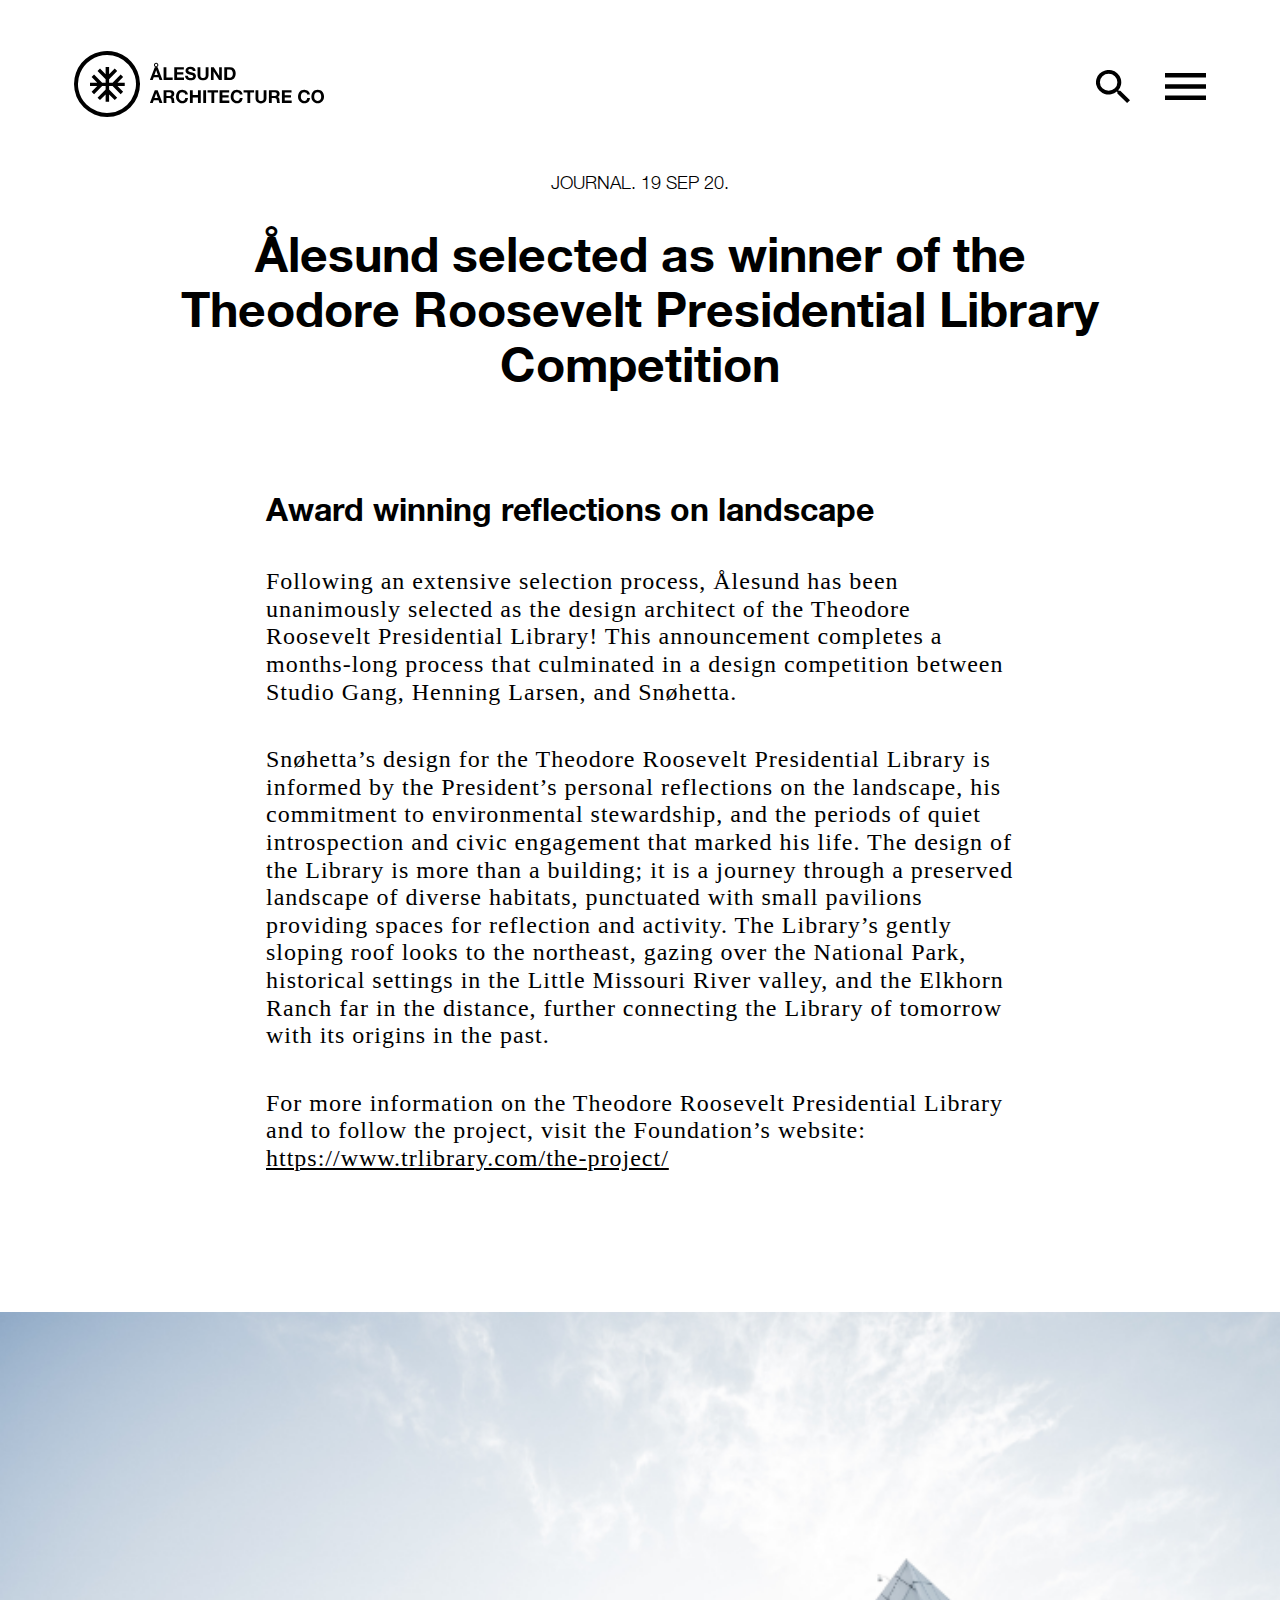
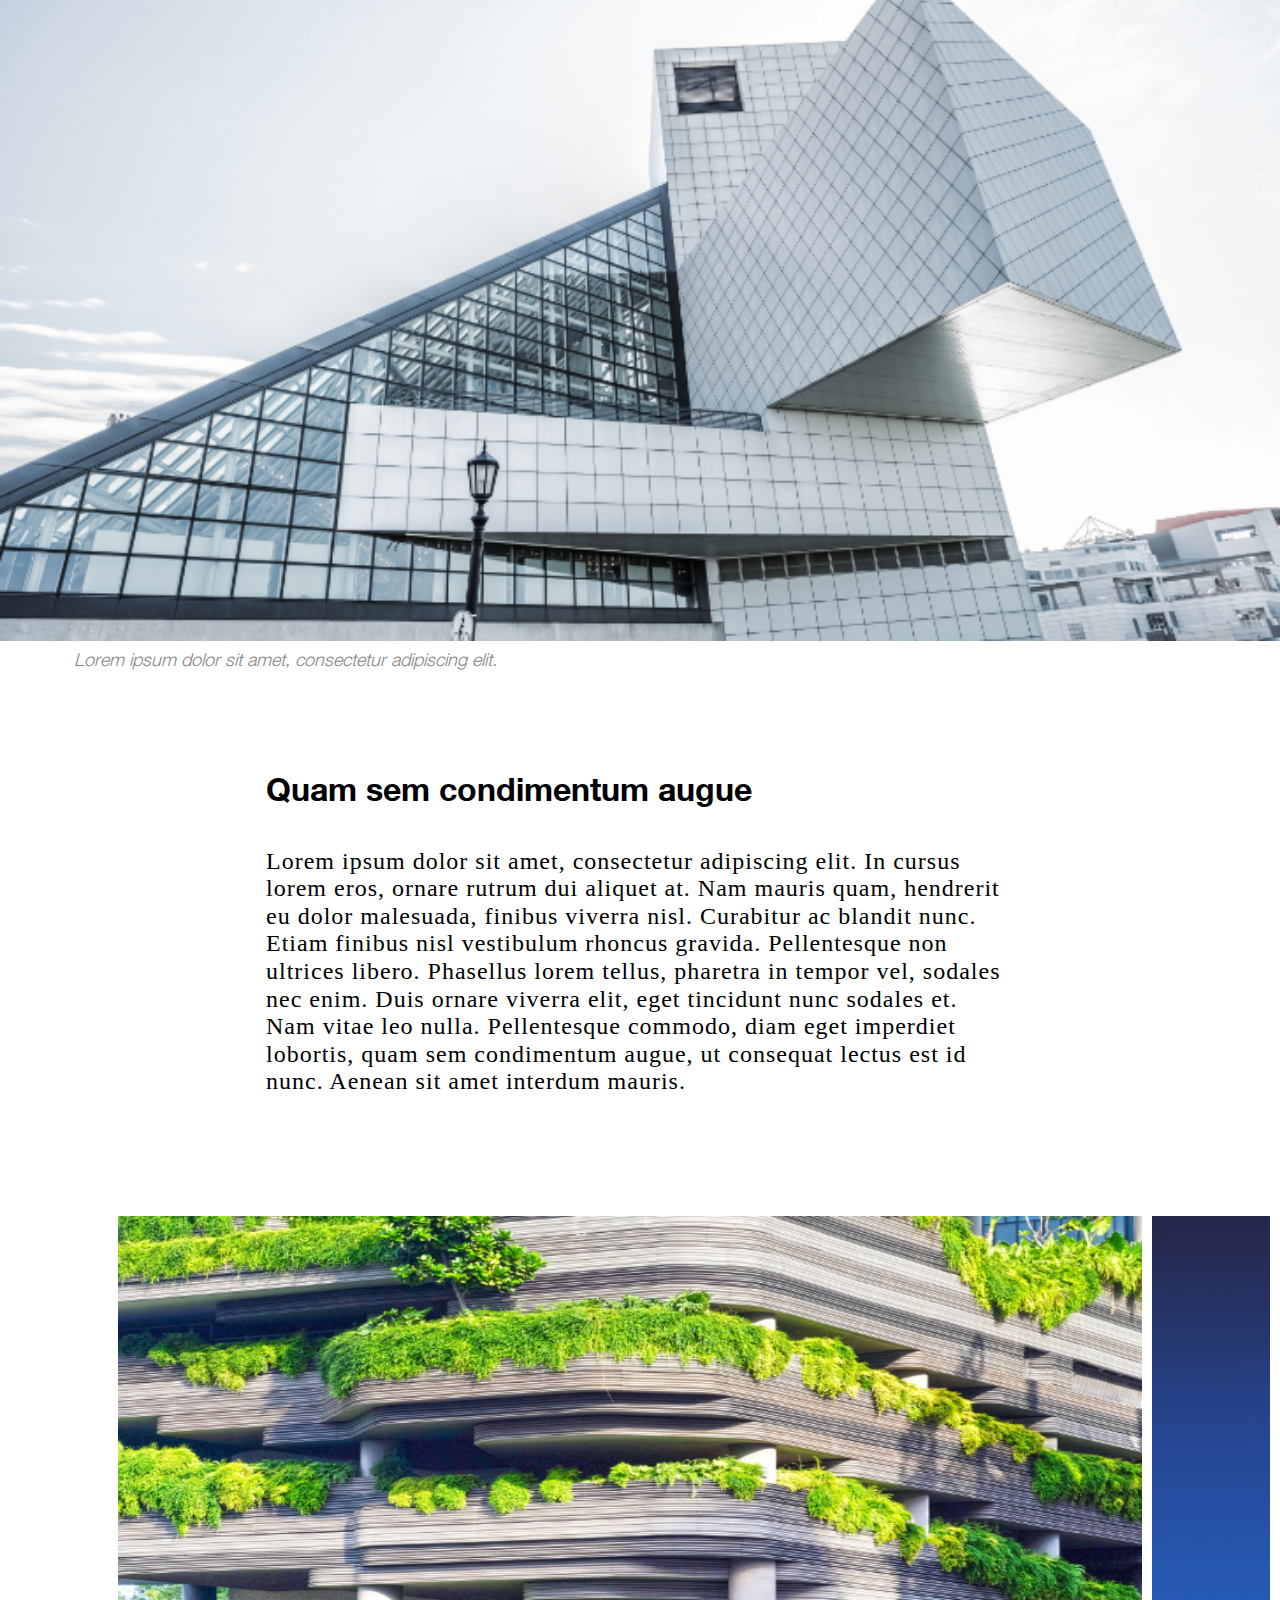
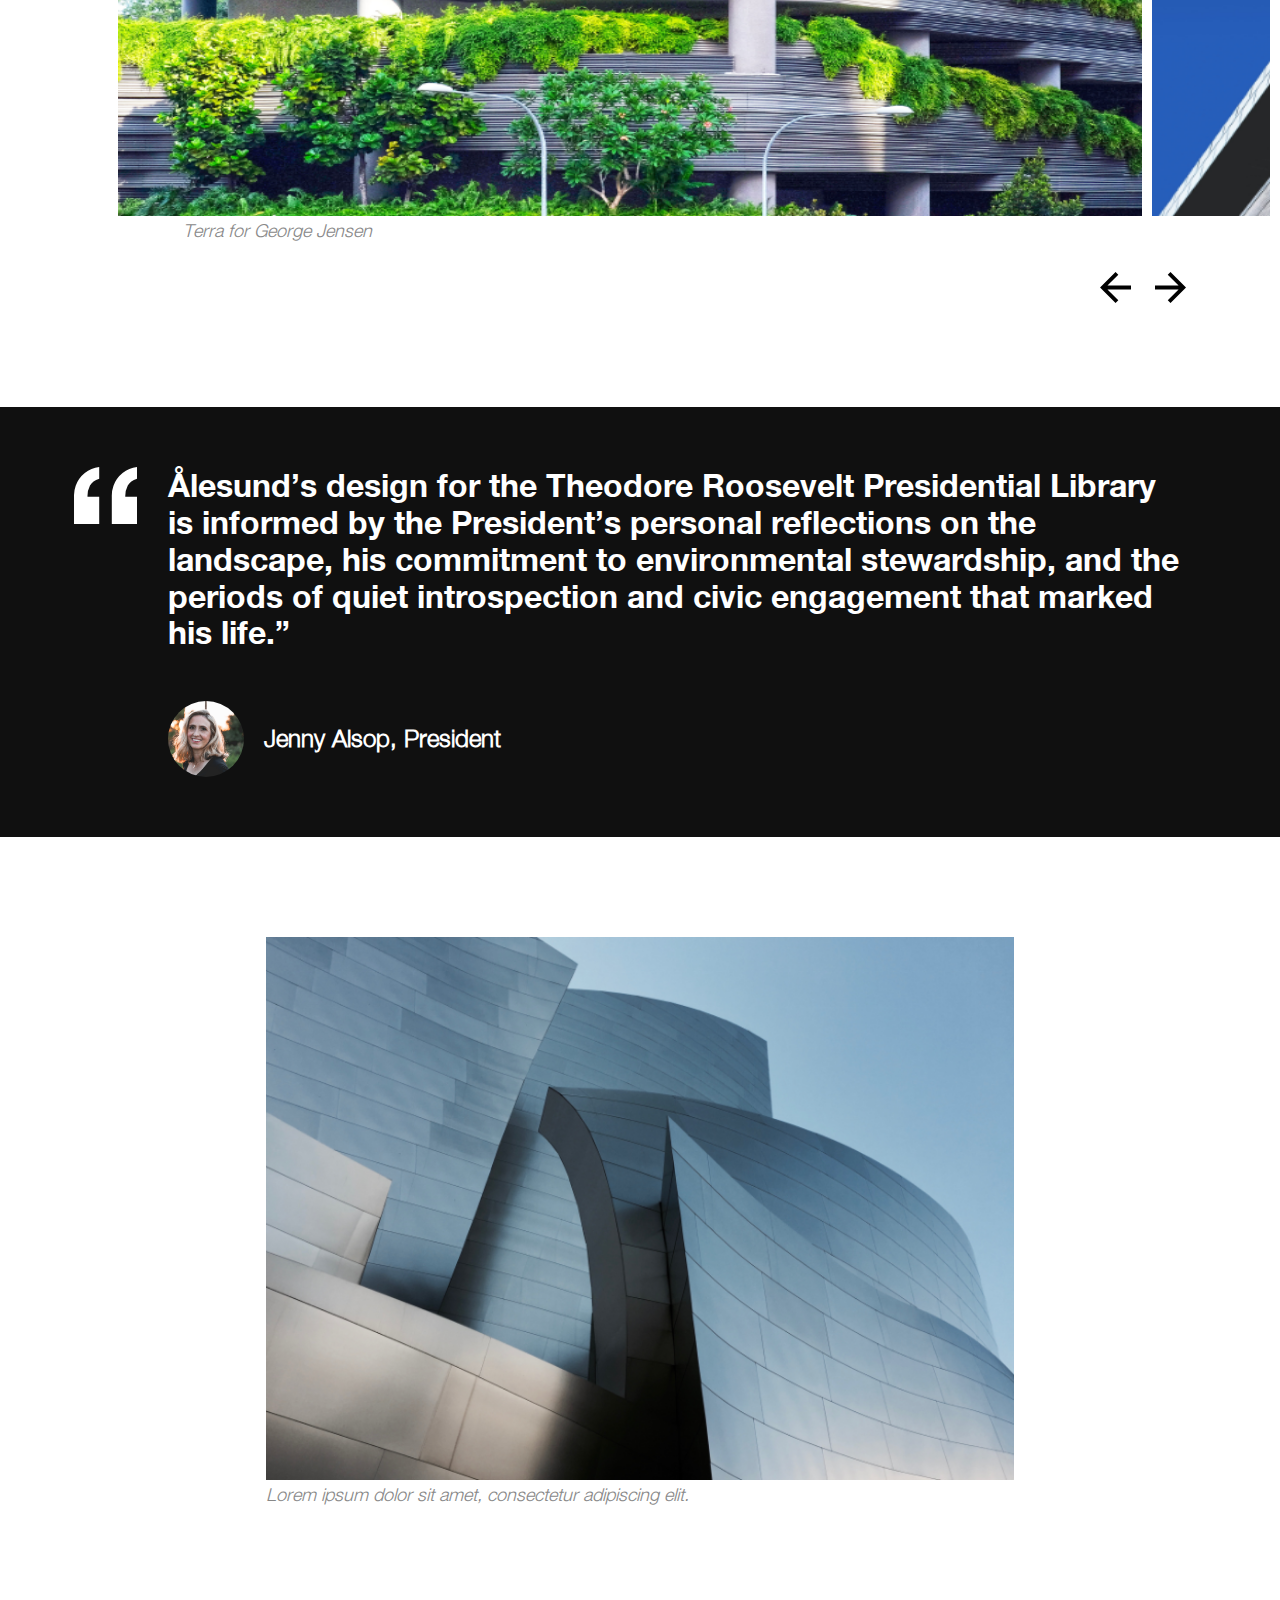
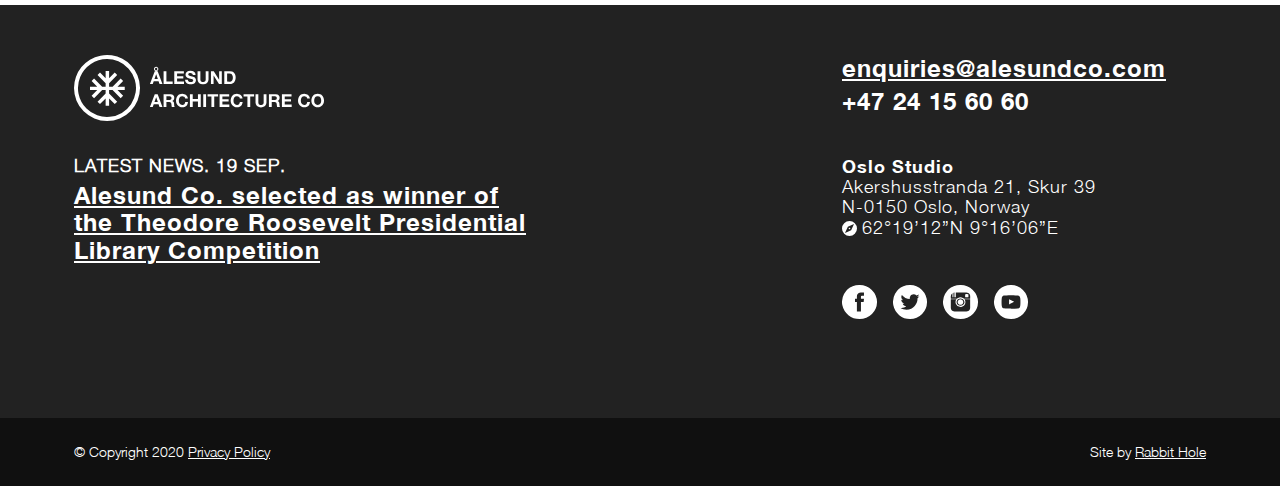
==== journal.html @ 6507cd02 "week two day one" ====
<!doctype html>
<html class="no-js" lang="">

<head>
  <meta charset="utf-8">
  <title>Alesund Architecture Co</title>
  <meta name="description" content="">
  <meta name="viewport" content="width=device-width, initial-scale=1">

  <meta property="og:title" content="">
  <meta property="og:type" content="">
  <meta property="og:url" content="">
  <meta property="og:image" content="">

  <link rel="manifest" href="site.webmanifest">
  <link rel="apple-touch-icon" href="icon.png">
  <!-- Place favicon.ico in the root directory -->

  <link rel="stylesheet" href="css/normalize.css">
  <link rel="stylesheet" href="css/main.css">

  <meta name="theme-color" content="#fafafa">
</head>

<body class="widgets-body">
    <header>
        <div class="logo">
          <a href="index.html"><img src="css/SVGs/white-logo.svg" alt="logo"></a>
        </div>
        <div class="icon-container">
          <img class="search" src="css/SVGs/white-search.svg">
          <img class="menu-icon" src="css/SVGs/white-menu.svg" id="show-menu">
        </div>
    </header>
    
    <nav>
        <div class="menu side-menu right-menu">
          <div class="open-menu-icons icon-container">
            <img class="menu-search-icon" src="css/SVGs/white-search.svg">
            <img class="close-icon" src="css/SVGs/close.svg" id="hide-menu">
          </div>
          <div class="menu-items">
            <a class="arrow-anchor" href="#">Projects</a>
            <img id="arrow-icon" class="hide" src="css/SVGs/arrow.svg">
          </div>
          <div class="menu-items">
            <a class="arrow-anchor" href="#">People</a>
            <img id="arrow-icon" class="hide" src="css/SVGs/arrow.svg">
          </div>
          <div class="menu-items">
            <a class="arrow-anchor" href="#">News</a>
            <img id="arrow-icon" class="hide" src="css/SVGs/arrow.svg">
          </div>
          <div class="menu-items">
            <a class="arrow-anchor" href="process.html">Our Process</a>
            <img id="arrow-icon" class="hide" src="css/SVGs/arrow.svg">
          </div>
          <div class="menu-items">
            <a class="arrow-anchor" href="journal.html">Journal</a>
            <img id="arrow-icon" class="hide" src="css/SVGs/arrow.svg">
          </div>
          <div class="menu-items">
            <a class="arrow-anchor" href="#">Contact</a>
            <img id="arrow-icon" class="hide" src="css/SVGs/arrow.svg">
          </div>
        </div>
    </nav>

    <article class="grid">
        <p class="widget-date">JOURNAL. 19 SEP 20.</p>
        <h1 class="widget-title">Ålesund selected as winner of the Theodore Roosevelt Presidential Library Competition</h1>
        <h2 class="widget-subtitle" id="subtitle-1">Award winning reflections on landscape</h2>
        <p class="widget-main-copy" id="paragraph-1">Following an extensive selection process, Ålesund has been unanimously selected as the design architect of the Theodore Roosevelt Presidential Library! This announcement completes a months-long process that culminated in a design competition between Studio Gang, Henning Larsen, and Snøhetta.</p>
        <p class="widget-main-copy" id="paragraph-2">Snøhetta’s design for the Theodore Roosevelt Presidential Library is informed by the President’s personal reflections on the landscape, his commitment to environmental stewardship, and the periods of quiet introspection and civic engagement that marked his life. The design of the Library is more than a building; it is a journey through a preserved landscape of diverse habitats, punctuated with small pavilions providing spaces for reflection and activity. The Library’s gently sloping roof looks to the northeast, gazing over the National Park, historical settings in the Little Missouri River valley, and the Elkhorn Ranch far in the distance, further connecting the Library of tomorrow with its origins in the past.</p>
        <p class="widget-main-copy" id="paragraph-3">For more information on the Theodore Roosevelt Presidential Library and to follow the project, visit the Foundation’s website: <span>https://www.trlibrary.com/the-project/</span></p>
        <div class="full-screen-img full-width">
            <img src="css/Images//large images/large-grid-item-6.png" alt="Powerhouse Brattr-kaia">
        </div>
        <figcaption class="image-caption">Lorem ipsum dolor sit amet, consectetur adipiscing elit.</figcaption>
        <h2 class="widget-subtitle" id="subtitle-2">Quam sem condimentum augue</h2>
        <p class="widget-main-copy" id="paragraph-4">Lorem ipsum dolor sit amet, consectetur adipiscing elit. In cursus lorem eros, ornare rutrum dui aliquet at. Nam mauris quam, hendrerit eu dolor malesuada, finibus viverra nisl. Curabitur ac blandit nunc. Etiam finibus nisl vestibulum rhoncus gravida. Pellentesque non ultrices libero. Phasellus lorem tellus, pharetra in tempor vel, sodales nec enim. Duis ornare viverra elit, eget tincidunt nunc sodales et. Nam vitae leo nulla. Pellentesque commodo, diam eget imperdiet lobortis, quam sem condimentum augue, ut consequat lectus est id nunc. Aenean sit amet interdum mauris.</p>
    </article>
    
    <section class="grid">
        <div class="carousel"  data-flickity='{ "pageDots": false }'>
            <div class="carousel-cell">
                <img class="carousel-cell-image" src="css/Images/large images/large-grid-item-4.png" alt="Terra for George Jensen">
            </div>
            <div class="carousel-cell">
                <img class="carousel-cell-image" src="css/Images/large images/large-grid-item-5.png" alt="ASI Reisen Headquarters">
            </div>
            <div class="carousel-cell">
                <img class="carousel-cell-image" src="css/Images/large images/large-grid-item-6.png" alt="Powerhouse Brattr-kaia">
            </div>
            <div class="carousel-cell">
                <img class="carousel-cell-image" src="css/Images/large images/large-grid-item-7.png" alt="Shanghai Grand Opera House">
            </div>
            <div class="carousel-cell">
                <img class="carousel-cell-image" src="css/Images/large images/large-grid-item-8.png" alt="The Planetarium and Observatory of Douaisis">
            </div>
        </div>
        <figcaption class="caption carousel-image-caption">&nbsp;</figcaption>
        <div class="carousel-arrows">
            <img class="left-arrow" src="css/SVGs/arrow.svg" alt="Left arrow for scrolling through images">
            <img class="right-arrow" src="css/SVGs/arrow.svg" alt="Right arrow for scrolling through images">
        </div>
    </section>
    
    <section class="quote-section">
        <div class="grid">
            <img class="quote-icon" src="css/SVGs/quote.svg" alt="Quote Mark">
            <p class="quote">Ålesund’s design for the Theodore Roosevelt Presidential Library is informed by the President’s personal reflections on the landscape, his commitment to environmental stewardship, and the periods of quiet introspection and civic engagement that marked his life.”</p>
            <div class="author-image">
                <div class="profile-pic">
                    <div class="profile-pic-container">
                        <img src="css/Images/profile-pic.jpg" alt="author picture">
                    </div>
                </div>
                <h2 class="author-text">Jenny Alsop, President</h2>
            </div>
        </div>
    </section>

    <figure class="grid">
        <div class="grid-fit-image"><img src="css/Images/large images/large-grid-item-11.png" alt="550 Madison Garden"></div>
        <figcaption class="grid-fit-image-caption">Lorem ipsum dolor sit amet, consectetur adipiscing elit.</figcaption>
    </figure>

    <footer class="contact-footer">
        <div class="grid">
            <a href="#" class="footer-logo"><img src="css/SVGs/white-logo.svg"></a>
            <div class="news">
                <h3 class="latest-news">LATEST NEWS. 19 SEP.</h3>
                <a href="#" class="underline">Alesund Co. selected as winner of the Theodore Roosevelt Presidential Library Competition</a>
            </div>
            <div class="contact">
                <a href="#"class="underline">enquiries@alesundco.com</a>
                <p class="phone-number">+47 24 15 60 60</p>
            </div>
            <div class="address">
                <h3 class="address-bold">Oslo Studio</h3>
                <p>Akershusstranda 21, Skur 39</p>
                <p>N-0150 Oslo, Norway</p>
                <div class="coordinates">
                    <img src="css/SVGs/compass.svg">
                    <p>62°19’12”N 9°16’06”E</p>
                </div>
            </div>
            <div class="social-media">
                <a href="#"><img src="css/SVGs/facebook.svg"></a>
                <a href="#"><img src="css/SVGs/twitter.svg"></a>
                <a href="#"><img src="css/SVGs/instagram.svg"></a>
                <a href="#"><img src="css/SVGs/youtube.svg"></a>
            </div>
        </div>
    </footer>
    <footer class="copyright-footer">
        <div class="grid">
        <p class="copyright-info">© Copyright 2020 <a href="#"><span>Privacy Policy</span></a></p>
        <p class="site-by">Site by <a href="#"><span>Rabbit Hole</span></a></p>
        </div>
    </footer>

    <script src="js/nav.js"></script>
    <script src="js/carousel.js"></script>
    <script src="js/carousel-arrows.js"
    <script src="js/vendor/modernizr-3.11.2.min.js"></script>
    <script src="js/plugins.js"></script>
    <script src="js/main.js"></script>

    <!-- Google Analytics: change UA-XXXXX-Y to be your site's ID. -->
    <script>
        window.ga = function () { ga.q.push(arguments) }; ga.q = []; ga.l = +new Date;
        ga('create', 'UA-XXXXX-Y', 'auto'); ga('set', 'anonymizeIp', true); ga('set', 'transport', 'beacon'); ga('send', 'pageview')
    </script>
    <script src="https://www.google-analytics.com/analytics.js" async></script>
</body>

</html>
---- css/main.css ----
@font-face {
  font-family: "Helvetica Bold";
  src: url(./Fonts/HelveticaNeueBd.ttf);
  font-weight: bold;
}
@font-face {
  font-family: "Helvetica Reg";
  src: url("./Fonts/HelveticaNeueLt.ttf");
}
a {
  color: inherit;
  text-decoration: inherit;
}

.menu a {
  color: #000000;
  font-family: "Helvetica Bold";
  font-size: 32px;
  text-decoration: none;
}

.latest-news {
  font-family: "Helvetica Reg";
  font-size: 18px;
  text-align: left;
  letter-spacing: 1px;
  color: #ffffff;
}

.address {
  font-family: "Helvetica Reg";
  font-size: 18px;
  text-align: left;
  letter-spacing: 1px;
  color: #ffffff;
}

.address-bold {
  font-family: "Helvetica Bold";
  font-size: 18px;
  text-align: left;
  letter-spacing: 1px;
  color: #ffffff;
}

.underline {
  font-family: "Helvetica Bold";
  text-decoration: underline;
  font-size: 24px;
}
.underline:hover {
  text-decoration: none;
  transition: all 0.3s ease-in-out 0s;
}

.phone-number {
  font-family: "Helvetica Bold";
  padding-top: 5px;
  font-size: 24px;
}

.contact-footer {
  font-family: "Helvetica Reg";
  font-size: 18px;
  text-align: left;
  letter-spacing: 1px;
  color: #ffffff;
}

.copyright-footer {
  font-family: "Helvetica Reg";
  font-size: 14px;
  text-align: left;
  color: #ffffff;
}
.copyright-footer span {
  text-decoration: underline;
}

.gallery-item-description {
  font-family: "Helvetica Bold";
  font-size: 18px;
  text-align: left;
  color: #ffffff;
  padding-top: 20px;
  padding-bottom: 5px;
}

.gallery-item-location {
  font-family: "Helvetica Reg";
  font-size: 18px;
  text-align: left;
  letter-spacing: 1px;
  color: #ffffff;
}

.widget-date {
  font-family: "Helvetica Reg";
  font-size: 18px;
  text-align: center;
  color: #000000;
}

.widget-title {
  font-family: "Helvetica Bold";
  font-size: 48px;
  text-align: center;
  color: #000000;
  margin-bottom: 100px;
}

.widget-subtitle {
  font-family: "Helvetica Bold";
  font-size: 32px;
  text-align: left;
  color: #000000;
  margin-bottom: 40px;
}

.widget-main-copy {
  font-family: "Times New Roman", Times, serif;
  font-size: 24px;
  text-align: left;
  letter-spacing: 1px;
  color: #000000;
  margin-bottom: 40px;
}
.widget-main-copy span {
  text-decoration: underline;
}

.image-caption {
  color: #888888;
  font-family: "Helvetica Reg";
  font-style: italic;
  font-size: 18px;
  text-align: left;
  margin-top: 5px;
}

.grid-fit-image-caption {
  color: #888888;
  font-family: "Helvetica Reg";
  font-style: italic;
  font-size: 18px;
  text-align: left;
  margin-top: 5px;
}

.carousel-image-caption {
  color: #888888;
  font-family: "Helvetica Reg";
  font-style: italic;
  font-size: 18px;
  text-align: left;
  margin-top: 5px;
}

.quote {
  font-family: "Helvetica Bold";
  font-size: 32px;
  text-align: left;
  color: #ffffff;
}

.author-text {
  font-family: "Helvetica Reg";
  font-size: 24px;
  text-align: left;
  color: #ffffff;
}

.process-header {
  font-family: "Helvetica Bold";
  text-align: left;
  color: #ffffff;
}
.process-header h1 {
  font-size: 82px;
}
.process-header h2 {
  font-size: 48px;
}
.process-header .read-more-section {
  text-transform: uppercase;
  font-size: 18px;
}

.process-article .process-article-bold {
  font-family: "Helvetica Bold";
  text-align: left;
  color: #000000;
  font-size: 32px;
}
.process-article .process-article-reg {
  font-family: "Times New Roman", Times, serif;
  font-size: 24px;
  text-align: left;
}
.process-article figcaption {
  color: #888888;
  font-family: "Helvetica Reg";
  font-style: italic;
  font-size: 18px;
  text-align: left;
  margin-top: 5px;
}

@media (max-width: 376px) {
  .underline {
    font-size: 22px;
  }

  .phone-number {
    padding-top: 3px;
    font-size: 22px;
  }

  .copyright-footer {
    font-size: 12px;
  }

  .widget-date {
    font-size: 14px;
    text-align: left;
  }

  .widget-title {
    font-size: 24px;
    text-align: left;
    margin-bottom: 50px;
  }

  .widget-subtitle {
    font-size: 18px;
    margin-bottom: 14px;
  }

  .widget-main-copy {
    font-size: 18px;
    margin-bottom: 40px;
  }

  .image-caption {
    font-size: 12px;
    margin-top: 10px;
  }

  .grid-fit-image-caption {
    font-size: 14px;
    margin-top: 10px;
  }

  .carousel-image-caption {
    font-size: 14px;
    margin-top: 10px;
  }

  .quote {
    font-size: 18px;
  }

  .author-text {
    font-size: 14px;
  }
}
@media (min-width: 377px) and (max-width: 480px) {
  .underline {
    font-size: 22px;
  }

  .phone-number {
    padding-top: 3px;
    font-size: 22px;
  }

  .copyright-footer {
    font-size: 14px;
  }

  .widget-date {
    font-size: 16px;
    text-align: left;
  }

  .widget-title {
    font-size: 26px;
    text-align: left;
    margin-bottom: 40px;
  }

  .widget-subtitle {
    font-size: 20px;
    margin-bottom: 14px;
  }

  .widget-main-copy {
    font-size: 20px;
    margin-bottom: 40px;
  }

  .image-caption {
    font-size: 14px;
    margin-top: 10px;
  }

  .grid-fit-image-caption {
    font-size: 14px;
    margin-top: 10px;
  }

  .carousel-image-caption {
    font-size: 14px;
    margin-top: 10px;
  }

  .quote {
    font-size: 18px;
  }

  .author-text {
    font-size: 14px;
  }
}
@media (min-width: 481px) and (max-width: 768px) {
  .widget-title {
    font-size: 36px;
    text-align: left;
    margin-bottom: 40px;
  }

  .widget-subtitle {
    font-size: 22px;
    margin-bottom: 14px;
  }

  .underline {
    font-size: 22px;
  }

  .quote {
    font-size: 24px;
  }

  .author-text {
    font-size: 18px;
  }
}
@media (min-width: 769px) and (max-width: 1024px) {
  .widget-title {
    margin-bottom: 60px;
  }
}
* {
  margin: 0;
  padding: 0;
}

body {
  background-color: #101010;
}

.widgets-body {
  background-color: #FFFFFF;
  color: black;
}
.widgets-body header .icon-container, .widgets-body header .menu-search-icon, .widgets-body header .logo {
  filter: invert(100%);
}

.process-body {
  background-color: #FFFFFF;
  color: black;
}

.grid {
  display: grid;
  grid-template-columns: repeat(12, 1fr);
  grid-template-rows: 1fr;
  column-gap: 20px;
  margin: 0 74px;
}

@media (max-width: 376px) {
  .grid {
    grid-template-columns: repeat(4, 1fr);
    margin: 0 20px;
  }
}
@media (min-width: 377px) and (max-width: 480px) {
  .grid {
    grid-template-columns: repeat(6, 1fr);
    margin: 0 30px;
  }
}
@media (min-width: 481px) and (max-width: 768px) {
  .grid {
    grid-template-columns: repeat(8, 1fr);
    margin: 0 40px;
  }
}
.image-container {
  position: relative;
  width: 100%;
  height: 100%;
  user-select: none;
  margin: 0;
}
.image-container .gallery-item {
  width: 100%;
  height: 0;
  display: block;
  padding-bottom: 72.52%;
  position: relative;
}
.image-container .gallery-item img {
  width: inherit;
  height: 100%;
  position: absolute;
  object-fit: cover;
  margin: 0;
  display: block;
}
.image-container .gallery-item-location {
  margin-bottom: 60px;
}

#gallery-item-1 {
  grid-column-start: 1;
  grid-column-end: span 4;
  grid-row-start: 1;
  grid-row-end: span 1;
}

#gallery-item-2 {
  grid-column-start: 5;
  grid-column-end: span 4;
  grid-row-start: 1;
  grid-row-end: span 1;
}

#gallery-item-3 {
  grid-column-start: 9;
  grid-column-end: span 4;
  grid-row-start: 1;
  grid-row-end: span 1;
}

#gallery-item-4 {
  grid-column-start: 1;
  grid-column-end: span 4;
  grid-row-start: 2;
  grid-row-end: span 1;
}

#gallery-item-5 {
  grid-column-start: 5;
  grid-column-end: span 4;
  grid-row-start: 2;
  grid-row-end: span 1;
}

#gallery-item-6 {
  grid-column-start: 9;
  grid-column-end: span 4;
  grid-row-start: 2;
  grid-row-end: span 1;
}

#gallery-item-7 {
  grid-column-start: 1;
  grid-column-end: span 4;
  grid-row-start: 3;
  grid-row-end: span 1;
}

#gallery-item-8 {
  grid-column-start: 5;
  grid-column-end: span 4;
  grid-row-start: 3;
  grid-row-end: span 1;
}

#gallery-item-9 {
  grid-column-start: 9;
  grid-column-end: span 4;
  grid-row-start: 3;
  grid-row-end: span 1;
}

#gallery-item-10 {
  grid-column-start: 1;
  grid-column-end: span 4;
  grid-row-start: 4;
  grid-row-end: span 1;
}

#gallery-item-11 {
  grid-column-start: 5;
  grid-column-end: span 4;
  grid-row-start: 4;
  grid-row-end: span 1;
}

#gallery-item-12 {
  grid-column-start: 9;
  grid-column-end: span 4;
  grid-row-start: 4;
  grid-row-end: span 1;
}

@media (max-width: 376px) {
  .gallery-item-location {
    margin-bottom: 20px;
  }

  #gallery-item-1 {
    grid-column-start: 1;
    grid-column-end: span 4;
    grid-row-start: 1;
    grid-row-end: span 1;
  }

  #gallery-item-2 {
    grid-column-start: 1;
    grid-column-end: span 4;
    grid-row-start: 2;
    grid-row-end: span 1;
  }

  #gallery-item-3 {
    grid-column-start: 1;
    grid-column-end: span 4;
    grid-row-start: 3;
    grid-row-end: span 1;
  }

  #gallery-item-4 {
    grid-column-start: 1;
    grid-column-end: span 4;
    grid-row-start: 4;
    grid-row-end: span 1;
  }

  #gallery-item-5 {
    grid-column-start: 1;
    grid-column-end: span 4;
    grid-row-start: 5;
    grid-row-end: span 1;
  }

  #gallery-item-6 {
    grid-column-start: 1;
    grid-column-end: span 4;
    grid-row-start: 6;
    grid-row-end: span 1;
  }

  #gallery-item-7 {
    grid-column-start: 1;
    grid-column-end: span 4;
    grid-row-start: 7;
    grid-row-end: span 1;
  }

  #gallery-item-8 {
    grid-column-start: 1;
    grid-column-end: span 4;
    grid-row-start: 8;
    grid-row-end: span 1;
  }

  #gallery-item-9 {
    grid-column-start: 1;
    grid-column-end: span 4;
    grid-row-start: 9;
    grid-row-end: span 1;
  }

  #gallery-item-10 {
    grid-column-start: 1;
    grid-column-end: span 4;
    grid-row-start: 10;
    grid-row-end: span 1;
  }

  #gallery-item-11 {
    grid-column-start: 1;
    grid-column-end: span 4;
    grid-row-start: 11;
    grid-row-end: span 1;
  }

  #gallery-item-12 {
    grid-column-start: 1;
    grid-column-end: span 4;
    grid-row-start: 12;
    grid-row-end: span 1;
  }
}
@media (min-width: 377px) and (max-width: 480px) {
  .gallery-item-location {
    margin-bottom: 20px;
  }

  #gallery-item-1 {
    grid-column-start: 1;
    grid-column-end: span 6;
    grid-row-start: 1;
    grid-row-end: span 1;
  }

  #gallery-item-2 {
    grid-column-start: 1;
    grid-column-end: span 6;
    grid-row-start: 2;
    grid-row-end: span 1;
  }

  #gallery-item-3 {
    grid-column-start: 1;
    grid-column-end: span 6;
    grid-row-start: 3;
    grid-row-end: span 1;
  }

  #gallery-item-4 {
    grid-column-start: 1;
    grid-column-end: span 6;
    grid-row-start: 4;
    grid-row-end: span 1;
  }

  #gallery-item-5 {
    grid-column-start: 1;
    grid-column-end: span 6;
    grid-row-start: 5;
    grid-row-end: span 1;
  }

  #gallery-item-6 {
    grid-column-start: 1;
    grid-column-end: span 6;
    grid-row-start: 6;
    grid-row-end: span 1;
  }

  #gallery-item-7 {
    grid-column-start: 1;
    grid-column-end: span 6;
    grid-row-start: 7;
    grid-row-end: span 1;
  }

  #gallery-item-8 {
    grid-column-start: 1;
    grid-column-end: span 6;
    grid-row-start: 8;
    grid-row-end: span 1;
  }

  #gallery-item-9 {
    grid-column-start: 1;
    grid-column-end: span 6;
    grid-row-start: 9;
    grid-row-end: span 1;
  }

  #gallery-item-10 {
    grid-column-start: 1;
    grid-column-end: span 6;
    grid-row-start: 10;
    grid-row-end: span 1;
  }

  #gallery-item-11 {
    grid-column-start: 1;
    grid-column-end: span 6;
    grid-row-start: 11;
    grid-row-end: span 1;
  }

  #gallery-item-12 {
    grid-column-start: 1;
    grid-column-end: span 6;
    grid-row-start: 12;
    grid-row-end: span 1;
  }
}
@media (min-width: 481px) and (max-width: 600px) {
  .gallery-item-location {
    margin-bottom: 20px;
  }

  #gallery-item-1 {
    grid-column-start: 2;
    grid-column-end: span 6;
    grid-row-start: 1;
    grid-row-end: span 1;
  }

  #gallery-item-2 {
    grid-column-start: 2;
    grid-column-end: span 6;
    grid-row-start: 2;
    grid-row-end: span 1;
  }

  #gallery-item-3 {
    grid-column-start: 2;
    grid-column-end: span 6;
    grid-row-start: 3;
    grid-row-end: span 1;
  }

  #gallery-item-4 {
    grid-column-start: 2;
    grid-column-end: span 6;
    grid-row-start: 4;
    grid-row-end: span 1;
  }

  #gallery-item-5 {
    grid-column-start: 2;
    grid-column-end: span 6;
    grid-row-start: 5;
    grid-row-end: span 1;
  }

  #gallery-item-6 {
    grid-column-start: 2;
    grid-column-end: span 6;
    grid-row-start: 6;
    grid-row-end: span 1;
  }

  #gallery-item-7 {
    grid-column-start: 2;
    grid-column-end: span 6;
    grid-row-start: 7;
    grid-row-end: span 1;
  }

  #gallery-item-8 {
    grid-column-start: 2;
    grid-column-end: span 6;
    grid-row-start: 8;
    grid-row-end: span 1;
  }

  #gallery-item-9 {
    grid-column-start: 2;
    grid-column-end: span 6;
    grid-row-start: 9;
    grid-row-end: span 1;
  }

  #gallery-item-10 {
    grid-column-start: 2;
    grid-column-end: span 6;
    grid-row-start: 10;
    grid-row-end: span 1;
  }

  #gallery-item-11 {
    grid-column-start: 2;
    grid-column-end: span 6;
    grid-row-start: 11;
    grid-row-end: span 1;
  }

  #gallery-item-12 {
    grid-column-start: 2;
    grid-column-end: span 6;
    grid-row-start: 12;
    grid-row-end: span 1;
  }
}
@media (min-width: 601px) and (max-width: 768px) {
  .gallery-item-location {
    margin-bottom: 20px;
  }

  #gallery-item-1 {
    grid-column-start: 1;
    grid-column-end: span 4;
    grid-row-start: 1;
    grid-row-end: span 1;
  }

  #gallery-item-2 {
    grid-column-start: 5;
    grid-column-end: span 4;
    grid-row-start: 1;
    grid-row-end: span 1;
  }

  #gallery-item-3 {
    grid-column-start: 1;
    grid-column-end: span 4;
    grid-row-start: 2;
    grid-row-end: span 1;
  }

  #gallery-item-4 {
    grid-column-start: 5;
    grid-column-end: span 4;
    grid-row-start: 2;
    grid-row-end: span 1;
  }

  #gallery-item-5 {
    grid-column-start: 1;
    grid-column-end: span 4;
    grid-row-start: 3;
    grid-row-end: span 1;
  }

  #gallery-item-6 {
    grid-column-start: 5;
    grid-column-end: span 4;
    grid-row-start: 3;
    grid-row-end: span 1;
  }

  #gallery-item-7 {
    grid-column-start: 1;
    grid-column-end: span 4;
    grid-row-start: 4;
    grid-row-end: span 1;
  }

  #gallery-item-8 {
    grid-column-start: 5;
    grid-column-end: span 4;
    grid-row-start: 4;
    grid-row-end: span 1;
  }

  #gallery-item-9 {
    grid-column-start: 1;
    grid-column-end: span 4;
    grid-row-start: 5;
    grid-row-end: span 1;
  }

  #gallery-item-10 {
    grid-column-start: 5;
    grid-column-end: span 4;
    grid-row-start: 5;
    grid-row-end: span 1;
  }

  #gallery-item-11 {
    grid-column-start: 1;
    grid-column-end: span 4;
    grid-row-start: 6;
    grid-row-end: span 1;
  }

  #gallery-item-12 {
    grid-column-start: 5;
    grid-column-end: span 4;
    grid-row-start: 6;
    grid-row-end: span 1;
  }
}
@media (min-width: 769px) and (max-width: 1024px) {
  .gallery-item-location {
    margin-bottom: 20px;
  }

  #gallery-item-1 {
    grid-column-start: 1;
    grid-column-end: span 6;
    grid-row-start: 1;
    grid-row-end: span 1;
  }

  #gallery-item-2 {
    grid-column-start: 7;
    grid-column-end: span 6;
    grid-row-start: 1;
    grid-row-end: span 1;
  }

  #gallery-item-3 {
    grid-column-start: 1;
    grid-column-end: span 6;
    grid-row-start: 2;
    grid-row-end: span 1;
  }

  #gallery-item-4 {
    grid-column-start: 7;
    grid-column-end: span 6;
    grid-row-start: 2;
    grid-row-end: span 1;
  }

  #gallery-item-5 {
    grid-column-start: 1;
    grid-column-end: span 6;
    grid-row-start: 3;
    grid-row-end: span 1;
  }

  #gallery-item-6 {
    grid-column-start: 7;
    grid-column-end: span 6;
    grid-row-start: 3;
    grid-row-end: span 1;
  }

  #gallery-item-7 {
    grid-column-start: 1;
    grid-column-end: span 6;
    grid-row-start: 4;
    grid-row-end: span 1;
  }

  #gallery-item-8 {
    grid-column-start: 7;
    grid-column-end: span 6;
    grid-row-start: 4;
    grid-row-end: span 1;
  }

  #gallery-item-9 {
    grid-column-start: 1;
    grid-column-end: span 6;
    grid-row-start: 5;
    grid-row-end: span 1;
  }

  #gallery-item-10 {
    grid-column-start: 7;
    grid-column-end: span 6;
    grid-row-start: 5;
    grid-row-end: span 1;
  }

  #gallery-item-11 {
    grid-column-start: 1;
    grid-column-end: span 6;
    grid-row-start: 6;
    grid-row-end: span 1;
  }

  #gallery-item-12 {
    grid-column-start: 7;
    grid-column-end: span 6;
    grid-row-start: 6;
    grid-row-end: span 1;
  }
}
header {
  margin: 74px;
  height: 25px;
  display: flex;
  justify-content: space-between;
  align-items: center;
}
header .logo:hover {
  filter: invert(50%);
  -webkit-transition: all 0.3s ease-in-out;
  -moz-transition: all 0.3s ease-in-out;
  transition: all 0.3s ease-in-out;
}
header .icon-container {
  display: flex;
  align-items: center;
}
header .icon-container img {
  cursor: pointer;
}
header .icon-container .search:hover {
  filter: invert(50%);
  -webkit-transition: all 0.3s ease-in-out;
  -moz-transition: all 0.3s ease-in-out;
  transition: all 0.3s ease-in-out;
}
header .icon-container .menu-icon {
  margin-left: 35px;
  cursor: pointer;
}
header .icon-container .menu-icon:hover {
  filter: invert(50%);
  -webkit-transition: all 0.3s ease-in-out;
  -moz-transition: all 0.3s ease-in-out;
  transition: all 0.3s ease-in-out;
}

nav .hide {
  visibility: hidden;
}
nav .right-menu {
  right: -35vw;
}
nav .right-menu.menu-open {
  right: 0px;
}
nav .side-menu {
  width: 35vw;
  height: 100%;
  top: 0;
  z-index: 1000;
  background: #eeeeee;
}
nav .menu {
  position: fixed;
  -webkit-transition: all 0.3s ease-in-out;
  -moz-transition: all 0.3s ease-in-out;
  transition: all 0.3s ease-in-out;
  overflow-y: scroll;
}
nav .menu .open-menu-icons {
  height: 25px;
  display: flex;
  justify-content: flex-end;
  align-items: center;
  margin-top: 74px;
  margin-right: 74px;
  margin-bottom: 35px;
}
nav .menu .open-menu-icons img {
  cursor: pointer;
}
nav .menu .open-menu-icons .menu-search-icon {
  filter: invert(100%);
}
nav .menu .open-menu-icons .menu-search-icon:hover {
  filter: invert(50%);
  -webkit-transition: all 0.3s ease-in-out;
  -moz-transition: all 0.3s ease-in-out;
  transition: all 0.3s ease-in-out;
}
nav .menu .open-menu-icons .close-icon {
  cursor: pointer;
  margin-left: 35px;
}
nav .menu .open-menu-icons .close-icon:hover {
  filter: invert(50%);
  -webkit-transition: all 0.3s ease-in-out;
  -moz-transition: all 0.3s ease-in-out;
  transition: all 0.3s ease-in-out;
}
nav .menu .menu-items {
  margin-left: 60px;
  margin-bottom: 40px;
  display: flex;
  flex-direction: row-reverse;
  align-items: center;
  justify-content: flex-end;
}
nav .menu .menu-items a {
  margin-left: 20px;
}
nav .menu .menu-items a:hover + .hide {
  display: flex;
  visibility: visible;
}

@media (max-width: 376px) {
  header {
    margin: 20px;
    height: 40px;
  }
  header .logo img {
    width: auto;
    height: 42px;
  }
  header .icon-container .menu-icon {
    width: auto;
    height: 22px;
    margin-left: 20px;
  }
  header .icon-container img {
    width: auto;
    height: 26px;
  }

  nav .side-menu {
    width: 100vw;
  }
  nav .right-menu {
    right: -100vw;
  }
  nav .right-menu.menu-open {
    right: 0px;
  }
  nav .menu .menu-items {
    margin-left: 20px;
  }
  nav .menu .menu-items a:hover + .hide {
    visibility: hidden;
  }
  nav .menu .open-menu-icons {
    height: 40px;
    display: flex;
    justify-content: flex-end;
    align-items: center;
    margin-top: 20px;
    margin-right: 20px;
    margin-bottom: 20px;
  }
  nav .menu .open-menu-icons img {
    height: 25px;
    width: auto;
  }
  nav .menu .open-menu-icons .close-icon {
    margin-left: 20px;
  }
}
@media (min-width: 377px) and (max-width: 480px) {
  header {
    margin: 20px;
    height: 40px;
  }
  header .logo img {
    width: auto;
    height: 42px;
  }
  header .icon-container .menu-icon {
    width: auto;
    height: 22px;
    margin-left: 20px;
  }
  header .icon-container img {
    width: auto;
    height: 26px;
  }

  nav .side-menu {
    width: 100vw;
  }
  nav .right-menu {
    right: -100vw;
  }
  nav .right-menu.menu-open {
    right: 0px;
  }
  nav .menu .menu-items {
    margin-left: 20px;
  }
  nav .menu .menu-items a:hover + .hide {
    visibility: hidden;
  }
  nav .menu .open-menu-icons {
    height: 40px;
    display: flex;
    justify-content: flex-end;
    align-items: center;
    margin-top: 20px;
    margin-right: 20px;
    margin-bottom: 20px;
  }
  nav .menu .open-menu-icons img {
    height: 25px;
    width: auto;
  }
  nav .menu .open-menu-icons .close-icon {
    margin-left: 20px;
  }
}
@media (min-width: 481px) and (max-width: 768px) {
  header {
    margin: 40px;
  }

  nav .side-menu {
    width: 100vw;
  }
  nav .right-menu {
    right: -100vw;
  }
  nav .right-menu.menu-open {
    right: 0px;
  }
  nav .menu .menu-items {
    margin-left: 40px;
  }
  nav .menu .open-menu-icons {
    display: flex;
    justify-content: flex-end;
    align-items: center;
    margin-top: 40px;
    margin-right: 40px;
    margin-bottom: 40px;
  }
}
.contact-footer {
  background-color: #222222;
  padding-top: 50px;
  align-items: center;
}
.contact-footer .footer-logo {
  grid-column-start: 1;
  grid-column-end: span 3;
  margin-bottom: 30px;
}
.contact-footer .footer-logo img:hover {
  filter: invert(50%);
  transition: ease-in-out 0.3s all;
}
.contact-footer .news {
  grid-column-start: 1;
  grid-column-end: span 5;
  grid-row-start: 2;
  grid-row-end: span 1;
}
.contact-footer .news .latest-news {
  padding-bottom: 5px;
}
.contact-footer .contact {
  grid-column-start: 9;
  grid-column-end: span 4;
  grid-row-start: 1;
  grid-row-end: span 2;
}
.contact-footer .address {
  grid-column-start: 9;
  grid-column-end: span 4;
  grid-row-start: 2;
  grid-row-end: span 1;
}
.contact-footer .address h5 {
  padding: 2px 0;
}
.contact-footer .address .coordinates {
  display: flex;
  align-items: center;
}
.contact-footer .address .coordinates img {
  margin-right: 5px;
}
.contact-footer .social-media {
  grid-column-start: 9;
  grid-column-end: span 4;
  grid-row-start: 3;
  grid-row-end: span 1;
  margin-bottom: 94px;
}
.contact-footer .social-media img {
  margin-right: 10px;
  margin-top: 20px;
}
.contact-footer .social-media img:hover {
  filter: invert(50%);
  transition: ease-in-out 0.3s all;
}

.copyright-footer {
  background-color: #101010;
  padding: 26px 0;
}
.copyright-footer .copyright-info {
  grid-column-start: 1;
  grid-column-end: span 3;
}
.copyright-footer .site-by {
  grid-column-start: 11;
  grid-column-end: span 2;
  justify-self: end;
}
.copyright-footer span:hover {
  filter: invert(50%);
  transition: ease-in-out 0.3s all;
}

@media (max-width: 376px) {
  .contact-footer {
    padding-top: 30px;
  }
  .contact-footer .footer-logo {
    grid-column-end: span 2;
    grid-row-start: 1;
    width: auto;
    height: 42px;
  }
  .contact-footer .news {
    display: none;
  }
  .contact-footer .contact {
    grid-column-start: 1;
    grid-column-end: span 4;
    grid-row-start: 2;
    grid-row-end: span 1;
    margin-bottom: 20px;
  }
  .contact-footer .address {
    grid-column-start: 1;
    grid-column-end: span 4;
    grid-row-start: 3;
  }
  .contact-footer .social-media {
    grid-column-start: 1;
    grid-column-end: span 4;
    grid-row-start: 4;
  }

  .copyright-footer .copyright-info {
    grid-row-start: 1;
  }
  .copyright-footer .site-by {
    grid-column-start: 3;
    grid-column-end: span 2;
    grid-row-start: 1;
  }
}
@media (min-width: 377px) and (max-width: 480px) {
  .contact-footer {
    padding-top: 30px;
  }
  .contact-footer .footer-logo {
    grid-column-end: span 2;
    grid-row-start: 1;
    width: auto;
    height: 42px;
  }
  .contact-footer .news {
    display: none;
  }
  .contact-footer .contact {
    grid-column-start: 1;
    grid-column-end: span 6;
    grid-row-start: 2;
    grid-row-end: span 1;
    margin-bottom: 20px;
  }
  .contact-footer .address {
    grid-column-start: 1;
    grid-column-end: span 6;
    grid-row-start: 3;
    grid-row-end: span 1;
  }
  .contact-footer .social-media {
    grid-column-start: 1;
    grid-column-end: span 6;
    grid-row-start: 4;
  }

  .copyright-footer .copyright-info {
    grid-column-start: 1;
    grid-column-end: span 6;
    grid-row-start: 1;
  }
  .copyright-footer .site-by {
    grid-column-start: 5;
    grid-column-end: span 2;
    grid-row-start: 1;
  }
}
@media (min-width: 481px) and (max-width: 768px) {
  .contact-footer .footer-logo {
    grid-column-start: 1;
    grid-column-end: span 8;
    grid-row-start: 1;
  }
  .contact-footer .news {
    grid-column-start: 1;
    grid-column-end: span 8;
    margin-bottom: 30px;
  }
  .contact-footer .contact {
    grid-column-start: 1;
    grid-column-end: span 8;
    grid-row-start: 3;
    grid-row-end: span 1;
    margin-bottom: 20px;
  }
  .contact-footer .address {
    grid-column-start: 1;
    grid-column-end: span 8;
    grid-row-start: 4;
    grid-row-end: span 1;
  }
  .contact-footer .social-media {
    grid-column-start: 1;
    grid-column-end: span 8;
    grid-row-start: 5;
  }

  .copyright-footer .copyright-info {
    grid-column-start: 1;
    grid-column-end: span 6;
    grid-row-start: 1;
  }
  .copyright-footer .site-by {
    grid-column-start: 7;
    grid-column-end: span 2;
    grid-row-start: 1;
  }
}
@media (min-width: 769px) and (max-width: 1024px) {
  .contact-footer {
    padding-top: 30px;
  }
  .contact-footer .footer-logo {
    grid-column-start: 1;
    grid-column-end: span 6;
    grid-row-start: 1;
  }
  .contact-footer .news {
    grid-column-start: 1;
    grid-column-end: span 12;
    grid-row-start: 2;
    grid-row-end: span 1;
    margin-bottom: 30px;
  }
  .contact-footer .news .latest-news {
    padding-bottom: 5px;
  }
  .contact-footer .contact {
    grid-column-start: 1;
    grid-column-end: span 6;
    grid-row-start: 3;
    grid-row-end: span 1;
    margin-bottom: 20px;
  }
  .contact-footer .address {
    grid-column-start: 1;
    grid-column-end: span 6;
    grid-row-start: 4;
    grid-row-end: span 1;
  }
  .contact-footer .social-media {
    grid-column-start: 1;
    grid-column-end: span 6;
    grid-row-start: 5;
  }

  .copyright-footer .site-by {
    grid-column-start: 10;
    grid-column-end: span 3;
  }
}
@media (min-width: 1025px) and (max-width: 1200px) {
  .contact-footer .contact {
    grid-column-start: 7;
    grid-column-end: span 6;
  }
  .contact-footer .address {
    grid-column-start: 7;
    grid-column-end: span 6;
  }
  .contact-footer .social-media {
    grid-column-start: 7;
    grid-column-end: span 6;
  }
}
.widget-date {
  grid-column-start: 5;
  grid-column-end: span 4;
  grid-row-start: 1;
  justify-self: center;
}

.widget-title {
  grid-column-start: 2;
  grid-column-end: span 10;
  grid-row-start: 2;
}

.widget-subtitle {
  grid-column-start: 3;
  grid-column-end: span 7;
}
.widget-subtitle #subtitle-1 {
  grid-row-start: 3;
}
.widget-subtitle #subtitle-2 {
  grid-row-start: 8;
}

.widget-main-copy {
  grid-column-start: 3;
  grid-column-end: span 8;
}
.widget-main-copy #paragraph-1 {
  grid-row-start: 4;
}
.widget-main-copy #paragraph-2 {
  grid-row-start: 5;
}
.widget-main-copy #paragraph-3 {
  grid-row-start: 6;
}
.widget-main-copy #paragraph-4 {
  grid-row-start: 9;
}

.full-screen-img {
  grid-column-start: 1;
  grid-column-end: span 12;
  grid-row-start: 7;
  overflow: hidden;
  object-fit: contain;
  margin: 0;
}
.full-screen-img img {
  width: 100%;
  margin-top: 100px;
}

.full-width {
  left: 50%;
  margin-left: -50vw;
  margin-right: -50vw;
  max-width: 100vw;
  position: relative;
  right: 50%;
  width: 100vw;
}

.grid-fit-image {
  margin-top: 100px;
  grid-column-start: 3;
  grid-column-end: span 8;
}
.grid-fit-image img {
  width: 100%;
  height: 100%;
  object-fit: cover;
  display: block;
}

.grid-fit-image-caption {
  grid-column-start: 3;
  grid-column-end: span 8;
  grid-row-start: 2;
  margin-bottom: 100px;
}

.image-caption {
  grid-column-start: 1;
  grid-column-end: span 12;
  margin-top: 5px;
  margin-bottom: 100px;
}

.quote-section {
  background-color: #101010;
  padding-top: 60px;
}

.profile-pic {
  position: relative;
  width: 76px;
  height: 76px;
  border-radius: 50%;
  margin-right: 20px;
}
.profile-pic .profile-pic-container {
  width: 100%;
  height: 100%;
  display: block;
}
.profile-pic .profile-pic-container img {
  width: inherit;
  height: inherit;
  object-fit: cover;
  margin: 0;
  display: block;
  border-radius: 50%;
}

.quote-icon {
  grid-row-start: 1;
  grid-row-end: span 1;
  grid-column-start: 1;
  grid-column-end: span 1;
}

.quote {
  grid-row-start: 1;
  grid-row-end: span 1;
  grid-column-start: 2;
  grid-column-end: span 11;
}

.author-image {
  grid-column-start: 2;
  grid-column-end: span 12;
  grid-row-start: 2;
  align-self: center;
  margin-top: 50px;
  margin-bottom: 60px;
  display: flex;
  align-items: center;
}

@media (max-width: 376px) {
  .widget-date {
    grid-column-start: 1;
    grid-column-end: span 4;
    margin-bottom: 10px;
    justify-self: start;
  }

  .widget-title {
    grid-column-start: 1;
    grid-column-end: span 4;
  }

  .widget-subtitle {
    grid-column-start: 1;
    grid-column-end: span 4;
  }

  .widget-main-copy {
    grid-column-start: 1;
    grid-column-end: span 4;
  }

  .full-screen-img {
    grid-column-start: 1;
    grid-column-end: span 4;
  }
  .full-screen-img img {
    margin-top: 10px;
  }

  .grid-fit-image {
    grid-column-start: 1;
    grid-column-end: span 4;
    margin-top: 60px;
  }

  .grid-fit-image-caption {
    grid-column-start: 1;
    grid-column-end: span 4;
    margin-bottom: 60px;
  }

  .image-caption {
    grid-column-start: 1;
    grid-column-end: span 4;
    margin-bottom: 50px;
  }

  .profile-pic {
    width: 54px;
    height: 54px;
    margin-right: 10px;
  }

  .quote-icon {
    height: 42px;
    width: 47px;
    margin-bottom: 20px;
  }

  .quote {
    grid-row-start: 2;
    grid-row-end: span 1;
    grid-column-start: 1;
    grid-column-end: span 4;
  }

  .author-image {
    grid-column-start: 1;
    grid-column-end: span 4;
    grid-row-start: 3;
    margin-bottom: 46px;
  }
}
@media (min-width: 377px) and (max-width: 480px) {
  .widget-date {
    grid-column-start: 1;
    grid-column-end: span 6;
    margin-bottom: 10px;
    justify-self: start;
  }

  .widget-title {
    grid-column-start: 1;
    grid-column-end: span 6;
  }

  .widget-subtitle {
    grid-column-start: 1;
    grid-column-end: span 6;
  }

  .widget-main-copy {
    grid-column-start: 1;
    grid-column-end: span 6;
  }

  .full-screen-img {
    grid-column-start: 1;
    grid-column-end: span 6;
  }
  .full-screen-img img {
    margin-top: 10px;
  }

  .grid-fit-image {
    grid-column-start: 1;
    grid-column-end: span 6;
    margin-top: 60px;
  }

  .grid-fit-image-caption {
    grid-column-start: 1;
    grid-column-end: span 6;
    margin-bottom: 60px;
  }

  .image-caption {
    grid-column-start: 1;
    grid-column-end: span 6;
    margin-bottom: 50px;
  }

  .profile-pic {
    width: 54px;
    height: 54px;
    margin-right: 10px;
  }

  .quote-icon {
    grid-row-start: 1;
    grid-row-end: span 1;
    grid-column-start: 1;
    grid-column-end: span 1;
    height: 42px;
    width: 47px;
    margin-bottom: 20px;
  }

  .quote {
    grid-row-start: 2;
    grid-row-end: span 1;
    grid-column-start: 1;
    grid-column-end: span 6;
  }

  .author-image {
    grid-column-start: 1;
    grid-column-end: span 6;
    grid-row-start: 3;
    margin-bottom: 46px;
  }
}
@media (min-width: 481px) and (max-width: 768px) {
  .widget-date {
    grid-column-start: 3;
    grid-column-end: span 4;
    margin-bottom: 10px;
  }

  .widget-title {
    grid-column-start: 1;
    grid-column-end: span 8;
  }

  .widget-subtitle {
    grid-column-start: 1;
    grid-column-end: span 8;
  }

  .widget-main-copy {
    grid-column-start: 1;
    grid-column-end: span 8;
  }

  .full-screen-img {
    grid-column-start: 1;
    grid-column-end: span 8;
  }
  .full-screen-img img {
    margin-top: 10px;
  }

  .grid-fit-image {
    grid-column-start: 1;
    grid-column-end: span 8;
    margin-top: 70px;
  }

  .grid-fit-image-caption {
    grid-column-start: 1;
    grid-column-end: span 8;
    margin-bottom: 60px;
  }

  .image-caption {
    grid-column-start: 1;
    grid-column-end: span 8;
    margin-bottom: 50px;
  }

  .quote-icon {
    grid-row-start: 1;
    grid-row-end: span 1;
    grid-column-start: 1;
    grid-column-end: span 1;
    height: 42px;
    width: 47px;
    margin-bottom: 20px;
  }

  .quote {
    grid-row-start: 1;
    grid-row-end: span 1;
    grid-column-start: 2;
    grid-column-end: span 6;
  }

  .author-image {
    grid-column-start: 2;
    grid-column-end: span 8;
    grid-row-start: 2;
    margin-bottom: 46px;
  }
}
@media (min-width: 769px) and (max-width: 1024px) {
  .widget-title {
    grid-column-start: 1;
    grid-column-end: span 12;
    grid-row-start: 2;
  }

  .widget-subtitle {
    grid-column-start: 2;
    grid-column-end: span 10;
  }

  .widget-main-copy {
    grid-column-start: 2;
    grid-column-end: span 10;
  }

  .grid-fit-image {
    grid-column-start: 2;
    grid-column-end: span 10;
  }

  .grid-fit-image-caption {
    grid-column-start: 2;
    grid-column-end: span 10;
  }
}
.carousel-arrows {
  grid-column-start: 11;
  grid-column-end: span 2;
  grid-row-start: 3;
  justify-self: end;
  margin-top: 30px;
  margin-bottom: 100px;
}
.carousel-arrows img {
  cursor: pointer;
}
.carousel-arrows img:hover {
  filter: invert(50%);
  transition: ease-in-out 0.3s all;
}
.carousel-arrows .left-arrow {
  -webkit-transform: scaleX(-1);
  transform: scaleX(-1);
}
.carousel-arrows .right-arrow {
  margin-left: 20px;
}

.flickity-slider {
  transform: translateX(0%);
}

.carousel {
  left: 50%;
  margin-left: -50vw;
  margin-right: -50vw;
  max-width: 100vw;
  position: relative;
  right: 50%;
  width: 100vw;
  margin-top: 80px;
  background: #ffffff;
  grid-column-start: 1;
  grid-column-end: span 12;
  grid-row-start: 1;
  border: none;
  overflow: hidden;
}

.carousel-image-caption {
  grid-column-start: 2;
  grid-column-end: span 12;
  margin-top: 5px;
  margin-left: 15px;
}

.carousel-cell {
  width: 80%;
  height: 600px;
  margin-right: 10px;
  counter-increment: carousel-cell;
}
.carousel-cell .carousel-cell-image {
  height: 100%;
  width: 100%;
}

.flickity-button {
  display: none;
}

.flickity-page-dots {
  display: none;
}

@media (max-width: 376px) {
  .carousel-arrows {
    grid-column-start: 3;
    grid-column-end: span 2;
    margin-bottom: 60px;
  }
  .carousel-arrows img {
    height: 22px;
    width: auto;
  }

  .carousel {
    grid-column-start: 1;
    grid-column-end: span 4;
  }

  .carousel-cell {
    height: 242px;
  }

  .carousel-image-caption {
    grid-column-start: 1;
    grid-column-end: span 3;
    margin-left: 35px;
  }
}
@media (min-width: 377px) and (max-width: 480px) {
  .carousel-arrows {
    grid-column-start: 5;
    grid-column-end: span 2;
    margin-bottom: 60px;
  }
  .carousel-arrows img {
    height: 22px;
    width: auto;
  }

  .carousel-image-caption {
    grid-column-start: 1;
    grid-column-end: span 4;
    margin-left: 35px;
  }

  .carousel {
    grid-column-start: 1;
    grid-column-end: span 6;
  }

  .carousel-cell {
    height: 242px;
  }
}
@media (min-width: 481px) and (max-width: 650px) {
  .carousel-arrows {
    grid-column-start: 6;
    grid-column-end: span 3;
  }
  .carousel-arrows img {
    height: 22px;
    width: auto;
  }

  .carousel {
    grid-column-start: 1;
    grid-column-end: span 8;
  }

  .carousel-cell {
    height: 325px;
  }

  .carousel-image-caption {
    grid-column-start: 2;
    grid-column-end: span 8;
    margin-left: 0;
  }
}
@media (min-width: 651px) and (max-width: 768px) {
  .carousel-arrows {
    grid-column-start: 7;
    grid-column-end: span 2;
  }

  .carousel {
    grid-column-start: 1;
    grid-column-end: span 8;
  }

  .carousel-cell {
    height: 400px;
  }

  .carousel-image-caption {
    grid-column-start: 2;
    grid-column-end: span 8;
    margin-left: 0;
  }
}
@media (min-width: 769px) and (max-width: 1024px) {
  .carousel-arrows {
    grid-column-start: 10;
    grid-column-end: span 3;
  }
}
html {
  scroll-behavior: smooth;
}

.process-header {
  margin-top: 220px;
}
.process-header .background-image {
  grid-column: 1/span 12;
  grid-row: 1/span -1;
  position: absolute;
  top: 0;
  z-index: -1;
  left: 50%;
  margin-left: -50vw;
  margin-right: -50vw;
  max-width: 100vw;
  right: 50%;
  height: 100vh;
  width: 100vw;
}
.process-header h1 {
  grid-column: 1/span 12;
  grid-row: 1/span 1;
  margin: 0;
}
.process-header h2 {
  grid-column: 1/span 12;
  grid-row: 2/span 1;
  margin: 0;
}
.process-header .read-more-section {
  grid-column: 1/span 12;
  grid-row: 3/span 1;
  display: flex;
  align-items: center;
  cursor: pointer;
  margin-top: 176px;
  margin-bottom: 45px;
  -webkit-animation-duration: 1s;
  animation-duration: 1s;
  -webkit-animation-fill-mode: both;
  animation-fill-mode: both;
  -webkit-animation-timing-function: ease-in-out;
  animation-timing-function: ease-in-out;
  animation-iteration-count: infinite;
  -webkit-animation-iteration-count: infinite;
}
.process-header .read-more-section:hover {
  animation-name: bounce;
  -moz-animation-name: bounce;
}
.process-header .read-more-section img {
  border: 3px solid #ffffff;
  border-radius: 50%;
  padding: 10px;
  margin-right: 20px;
}

@keyframes bounce {
  0%, 100%, 20%, 50%, 80% {
    -webkit-transform: translateY(0);
    -ms-transform: translateY(0);
    transform: translateY(0);
  }
  40% {
    -webkit-transform: translateY(-30px);
    -ms-transform: translateY(-30px);
    transform: translateY(-30px);
  }
  60% {
    -webkit-transform: translateY(-15px);
    -ms-transform: translateY(-15px);
    transform: translateY(-15px);
  }
}
.process-article {
  margin-top: 100px;
}
.process-article .process-article-bold {
  grid-column: 1/span 6;
  grid-row: 1/span 1;
}
.process-article #process-article-reg-1 {
  grid-column: 7/span 6;
  grid-row: 1/span 1;
  margin-bottom: 50px;
}
.process-article #process-article-reg-2 {
  grid-column: 7/span 6;
  grid-row: 2/span 1;
  margin-bottom: 100px;
}
.process-article figure {
  grid-column: 2/span 10;
  grid-row: 3/span 1;
}
.process-article figure img {
  width: 100%;
}

/*# sourceMappingURL=main.css.map */
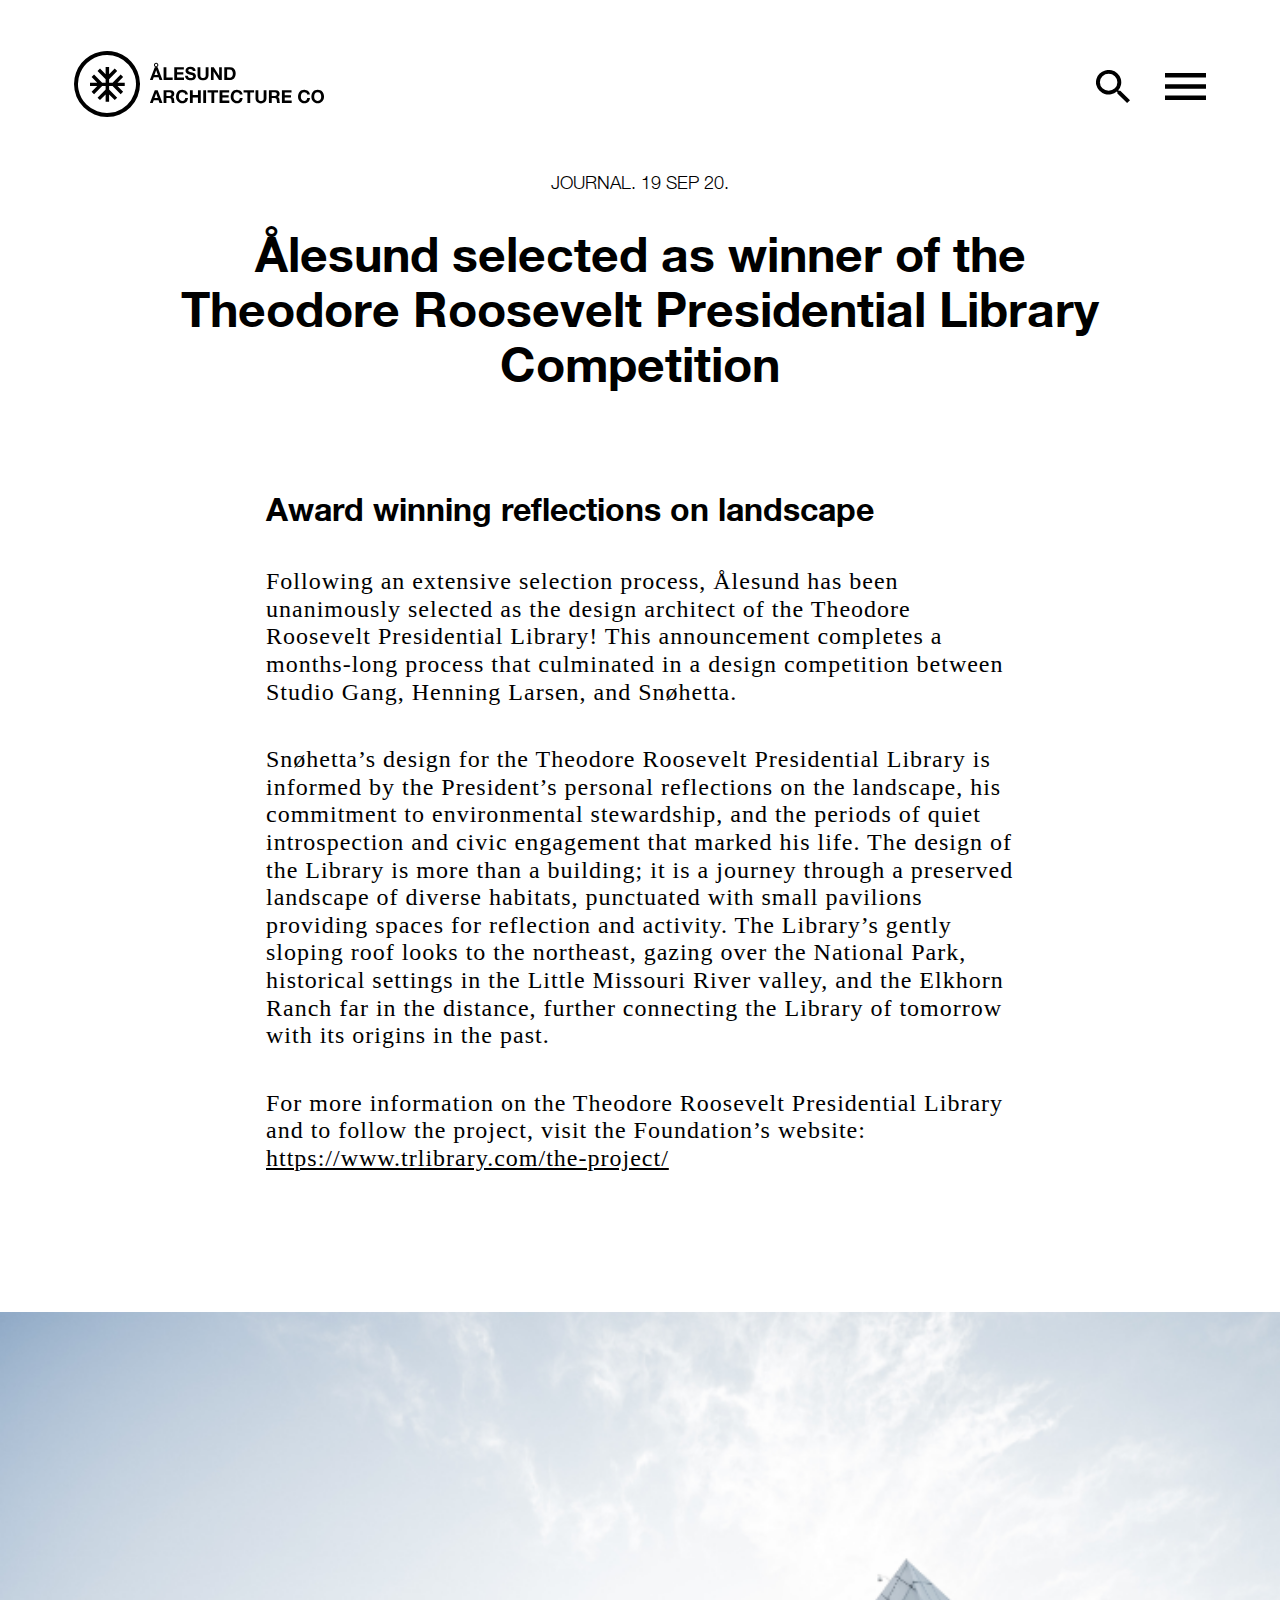
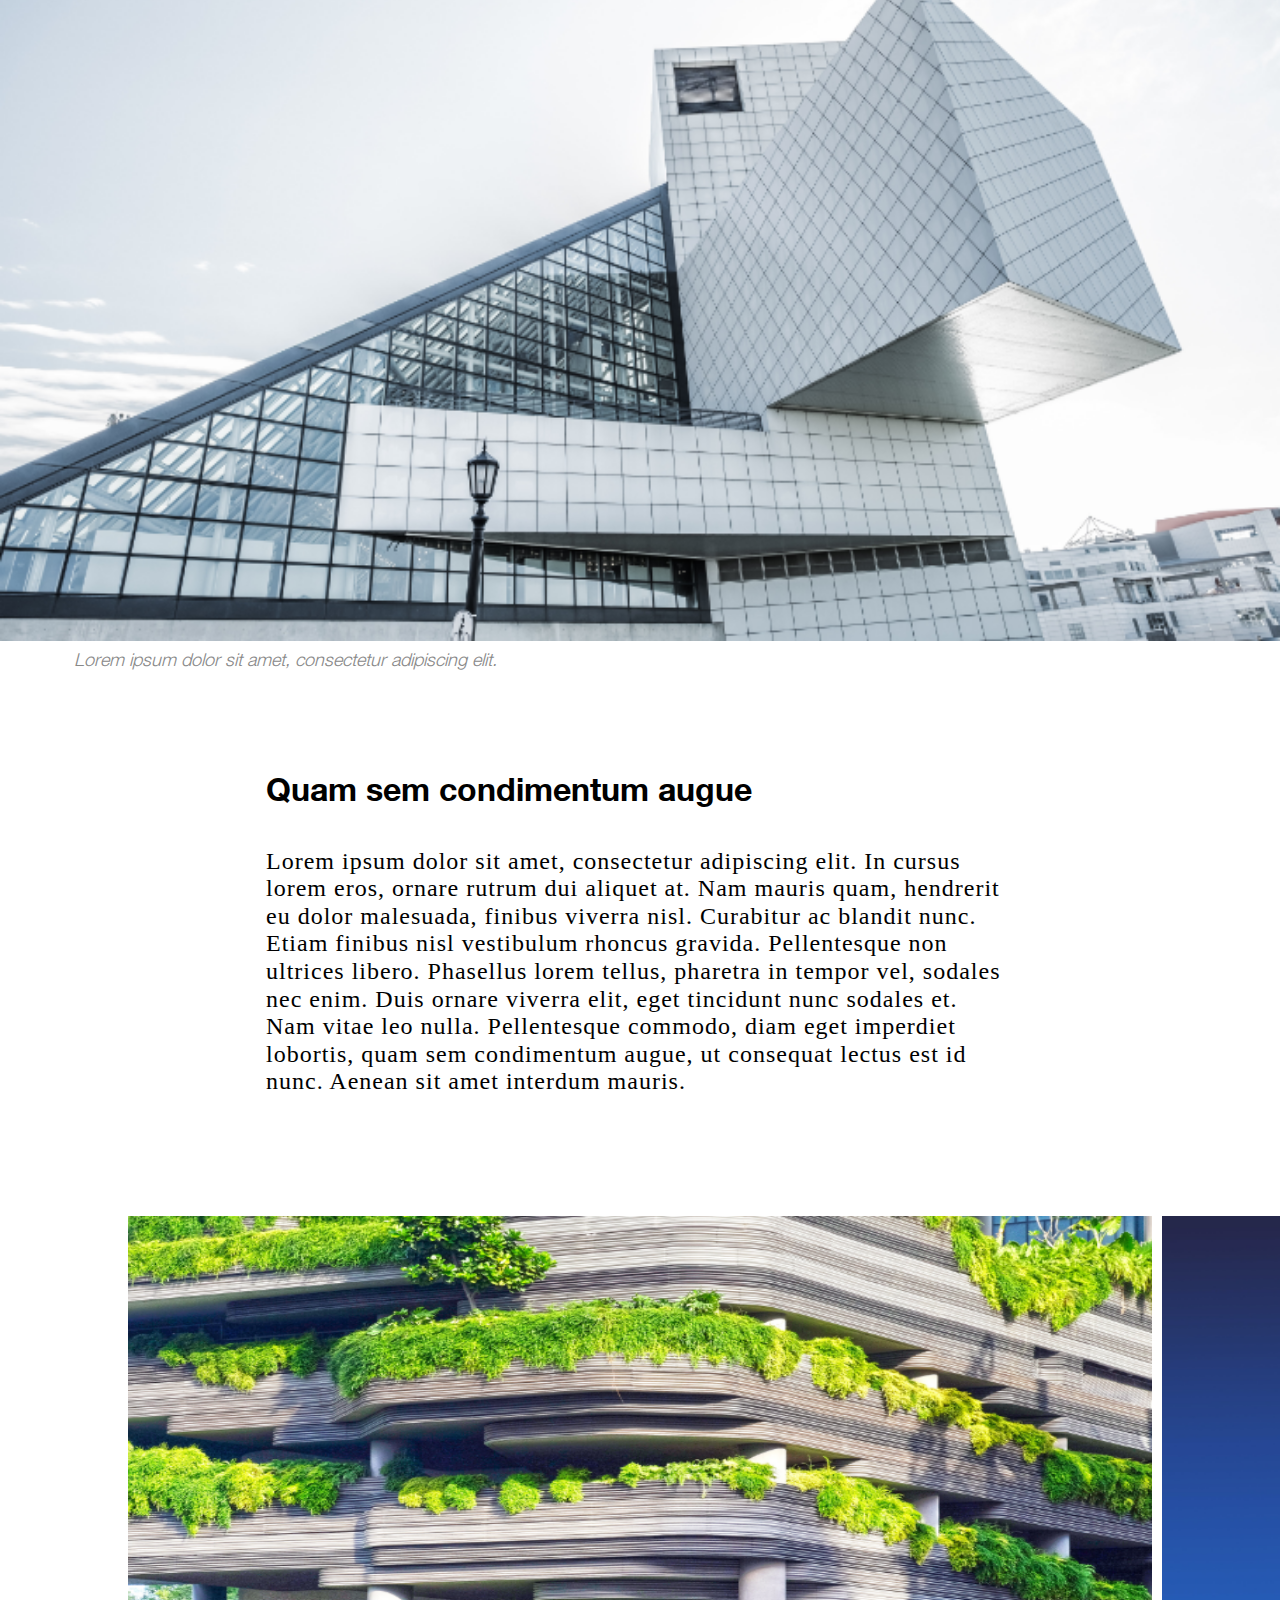
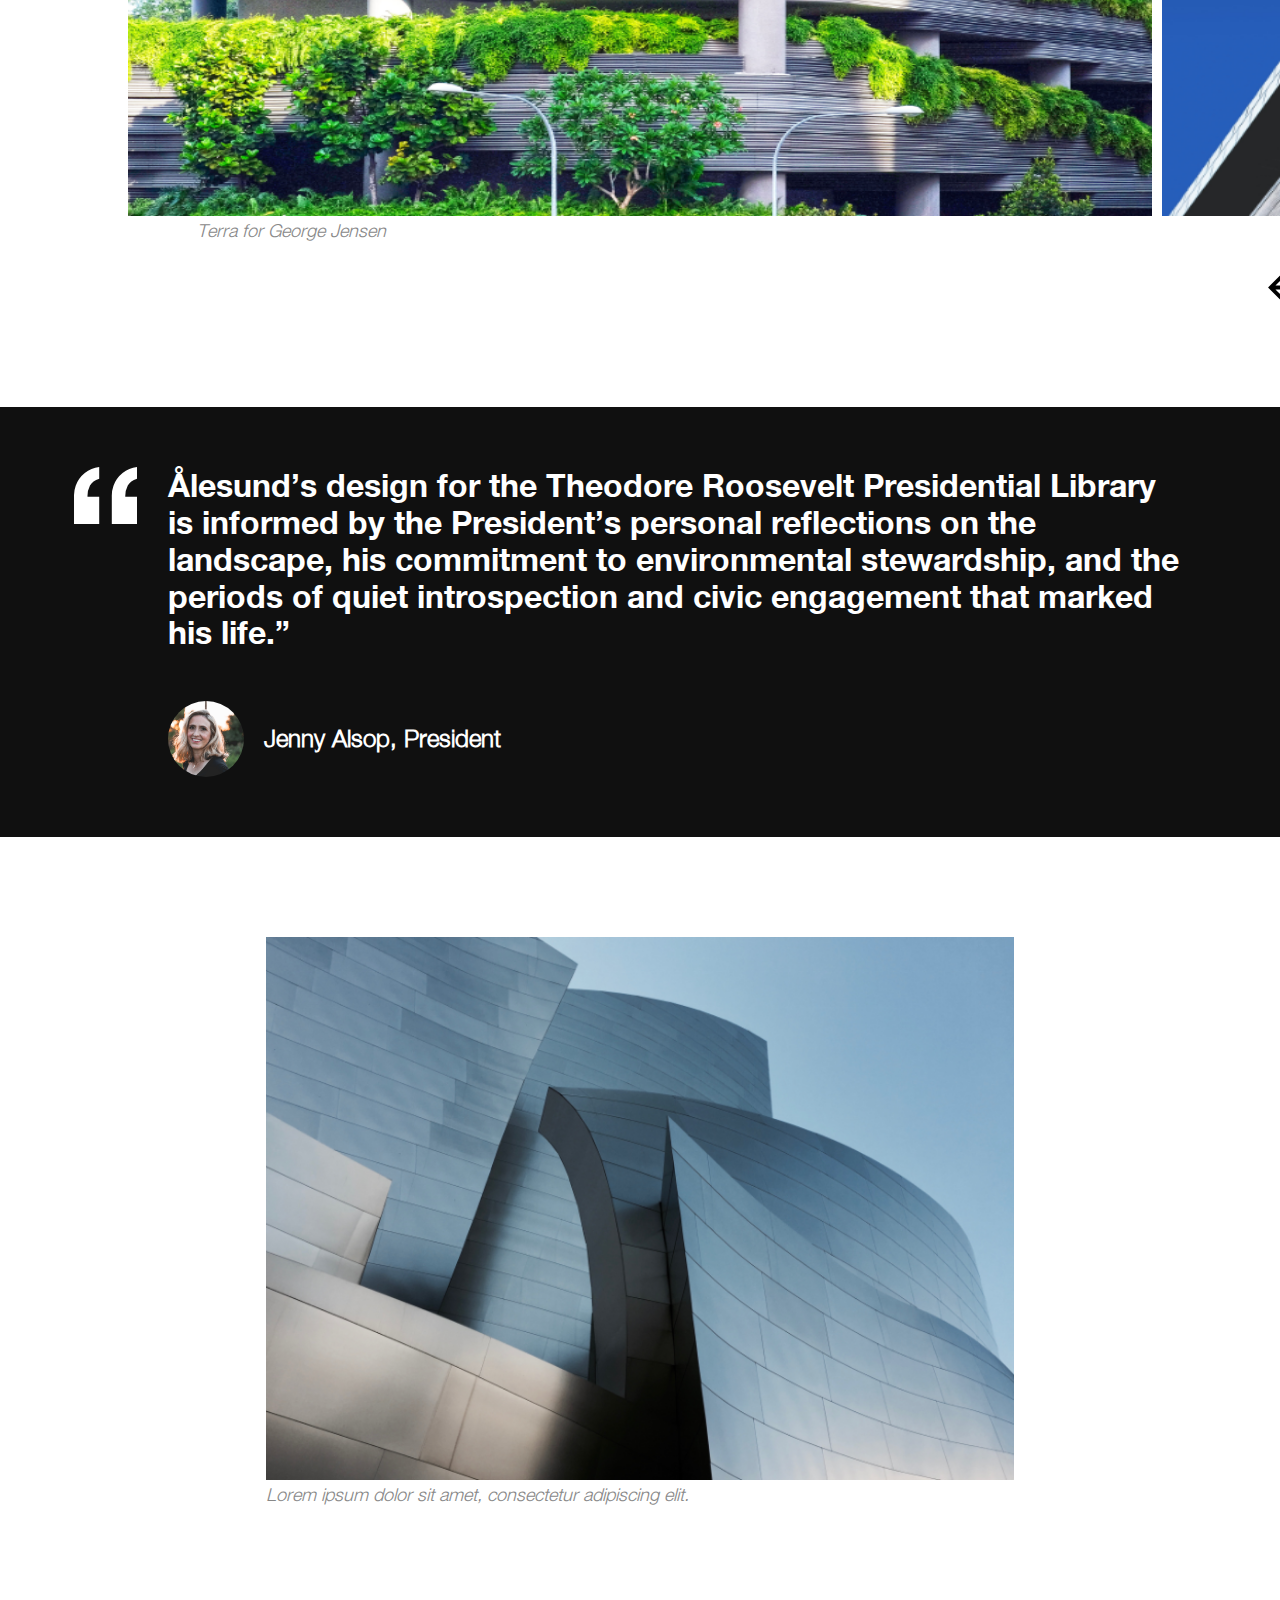
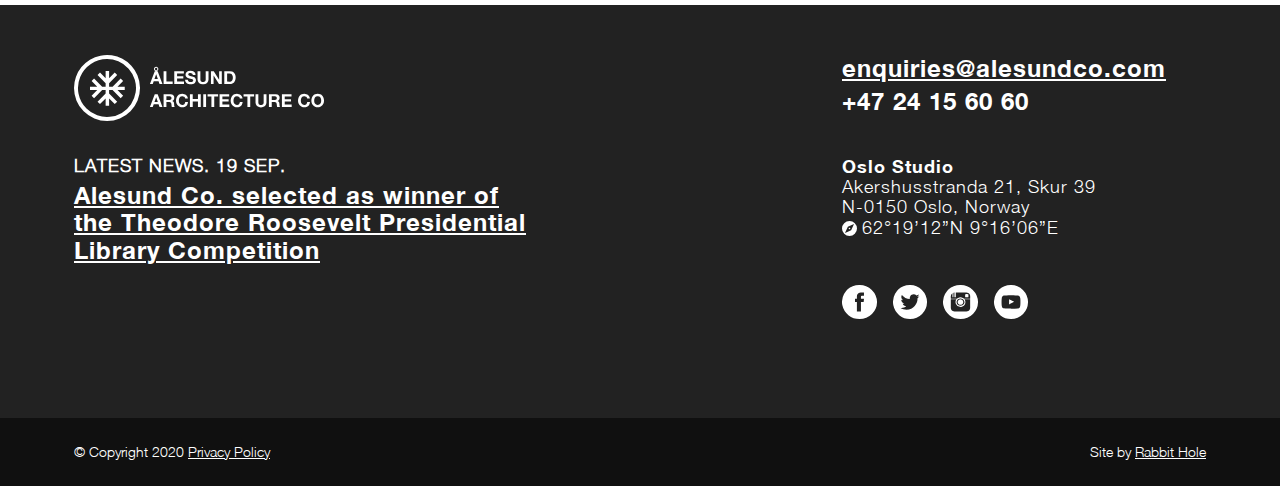
==== commit 30d6f0e2: "ajax request testing on hosting" ====
--- a/journal.html
+++ b/journal.html
@@ -44,7 +44,7 @@
             <img id="arrow-icon" class="hide" src="css/SVGs/arrow.svg">
           </div>
           <div class="menu-items">
-            <a class="arrow-anchor" href="#">People</a>
+            <a class="arrow-anchor" href="people.html">People</a>
             <img id="arrow-icon" class="hide" src="css/SVGs/arrow.svg">
           </div>
           <div class="menu-items">
@@ -73,7 +73,7 @@
         <p class="widget-main-copy" id="paragraph-1">Following an extensive selection process, Ålesund has been unanimously selected as the design architect of the Theodore Roosevelt Presidential Library! This announcement completes a months-long process that culminated in a design competition between Studio Gang, Henning Larsen, and Snøhetta.</p>
         <p class="widget-main-copy" id="paragraph-2">Snøhetta’s design for the Theodore Roosevelt Presidential Library is informed by the President’s personal reflections on the landscape, his commitment to environmental stewardship, and the periods of quiet introspection and civic engagement that marked his life. The design of the Library is more than a building; it is a journey through a preserved landscape of diverse habitats, punctuated with small pavilions providing spaces for reflection and activity. The Library’s gently sloping roof looks to the northeast, gazing over the National Park, historical settings in the Little Missouri River valley, and the Elkhorn Ranch far in the distance, further connecting the Library of tomorrow with its origins in the past.</p>
         <p class="widget-main-copy" id="paragraph-3">For more information on the Theodore Roosevelt Presidential Library and to follow the project, visit the Foundation’s website: <span>https://www.trlibrary.com/the-project/</span></p>
-        <div class="full-screen-img full-width">
+        <div class="full-screen-img">
             <img src="css/Images//large images/large-grid-item-6.png" alt="Powerhouse Brattr-kaia">
         </div>
         <figcaption class="image-caption">Lorem ipsum dolor sit amet, consectetur adipiscing elit.</figcaption>
@@ -163,7 +163,7 @@
 
     <script src="js/nav.js"></script>
     <script src="js/carousel.js"></script>
-    <script src="js/carousel-arrows.js"
+    <script src="js/carousel-arrows.js"></script>
     <script src="js/vendor/modernizr-3.11.2.min.js"></script>
     <script src="js/plugins.js"></script>
     <script src="js/main.js"></script>
--- a/css/main.css
+++ b/css/main.css
@@ -206,6 +206,74 @@
   margin-top: 5px;
 }
 
+.process-further-links {
+  font-family: "Helvetica Bold";
+  text-align: left;
+  color: #000000;
+  font-size: 32px;
+}
+
+.people-page-title {
+  font-size: 82px;
+  font-family: "Helvetica Bold";
+  text-align: left;
+  color: #000000;
+  margin: 0 74px;
+  margin-bottom: 100px;
+}
+
+.person-name {
+  font-size: 32px;
+  font-family: "Helvetica Bold";
+  text-align: left;
+  color: #000000;
+  margin-bottom: 6px;
+}
+
+.person-title {
+  font-size: 32px;
+  font-family: "Helvetica Reg";
+  text-align: left;
+  color: #000000;
+  margin-bottom: 28px;
+}
+
+.person-description {
+  font-size: 24px;
+  font-family: "Times New Roman", Times, serif;
+  text-align: left;
+  color: #000000;
+  margin-bottom: 28px;
+  line-height: 1.6;
+}
+
+.person-read-more {
+  color: #0027FF;
+  font-family: "Helvetica Reg";
+  text-align: left;
+  font-size: 24px;
+}
+
+.ajax-person-name {
+  font-size: 32px;
+  font-family: "Helvetica Bold";
+  text-align: left;
+  color: #000000;
+}
+
+.ajax-person-title {
+  font-size: 32px;
+  font-family: "Helvetica Reg";
+  text-align: left;
+  color: #000000;
+}
+
+.ajax-person-description {
+  font-size: 24px;
+  font-family: "Times New Roman", Times, serif;
+  line-height: 1.6;
+}
+
 @media (max-width: 376px) {
   .underline {
     font-size: 22px;
@@ -263,6 +331,66 @@
   .author-text {
     font-size: 14px;
   }
+
+  .process-header h1 {
+    font-size: 60px;
+  }
+  .process-header h2 {
+    font-size: 30px;
+  }
+  .process-header .read-more-section {
+    font-size: 14px;
+  }
+
+  .process-article .process-article-bold {
+    font-size: 24px;
+  }
+  .process-article .process-article-reg {
+    font-size: 20px;
+  }
+
+  .process-further-links {
+    font-size: 24px;
+  }
+
+  .people-page-title {
+    font-size: 52px;
+    margin: 0 20px;
+    margin-bottom: 30px;
+  }
+
+  .person-name {
+    font-size: 24px;
+    margin-bottom: 6px;
+  }
+
+  .person-title {
+    font-size: 22px;
+    margin-bottom: 28px;
+  }
+
+  .person-description {
+    font-size: 18px;
+    margin-bottom: 28px;
+    line-height: 1.6;
+  }
+
+  .person-read-more {
+    font-size: 18px;
+  }
+
+  .ajax-person-name {
+    font-size: 24px;
+  }
+
+  .ajax-person-title {
+    font-size: 24px;
+  }
+
+  .ajax-person-description {
+    font-size: 18px;
+    line-height: 1.6;
+  }
 }
 @media (min-width: 377px) and (max-width: 480px) {
   .underline {
@@ -320,6 +448,59 @@
 
   .author-text {
     font-size: 14px;
+  }
+
+  .process-header h1 {
+    font-size: 70px;
+  }
+  .process-header h2 {
+    font-size: 40px;
+  }
+  .process-header .read-more-section {
+    font-size: 14px;
+  }
+
+  .process-further-links {
+    font-size: 24px;
+  }
+
+  .people-page-title {
+    font-size: 52px;
+    margin: 0 40px;
+    margin-bottom: 30px;
+  }
+
+  .person-name {
+    font-size: 24px;
+    margin-bottom: 6px;
+  }
+
+  .person-title {
+    font-size: 22px;
+    margin-bottom: 28px;
+  }
+
+  .person-description {
+    font-size: 18px;
+    margin-bottom: 28px;
+    line-height: 1.6;
+  }
+
+  .person-read-more {
+    font-size: 18px;
+  }
+
+  .ajax-person-name {
+    font-size: 24px;
+  }
+
+  .ajax-person-title {
+    font-size: 24px;
+  }
+
+  .ajax-person-description {
+    font-size: 18px;
+    line-height: 1.6;
   }
 }
 @media (min-width: 481px) and (max-width: 768px) {
@@ -345,10 +526,100 @@
   .author-text {
     font-size: 18px;
   }
+
+  .process-header h1 {
+    font-size: 70px;
+  }
+  .process-header h2 {
+    font-size: 40px;
+  }
+  .process-header .read-more-section {
+    font-size: 14px;
+  }
+
+  .people-page-title {
+    font-size: 66px;
+    margin: 0 40px;
+    margin-bottom: 30px;
+  }
+
+  .person-name {
+    font-size: 26px;
+    margin-bottom: 6px;
+  }
+
+  .person-title {
+    font-size: 26px;
+    margin-bottom: 28px;
+  }
+
+  .person-description {
+    font-size: 22px;
+    margin-bottom: 28px;
+    line-height: 1.6;
+  }
+
+  .person-read-more {
+    font-size: 22px;
+  }
+
+  .ajax-person-name {
+    font-size: 28px;
+  }
+
+  .ajax-person-title {
+    font-size: 28px;
+  }
+
+  .ajax-person-description {
+    font-size: 22px;
+    line-height: 1.6;
+  }
 }
 @media (min-width: 769px) and (max-width: 1024px) {
   .widget-title {
     margin-bottom: 60px;
+  }
+
+  .people-page-title {
+    font-size: 72px;
+    margin-bottom: 80px;
+  }
+
+  .person-name {
+    font-size: 24px;
+    margin-bottom: 6px;
+  }
+
+  .person-title {
+    font-size: 24px;
+    margin-bottom: 8px;
+  }
+
+  .person-description {
+    font-size: 20px;
+    margin-bottom: 8px;
+  }
+
+  .person-read-more {
+    font-size: 20px;
+  }
+}
+@media (min-width: 1025px) and (max-width: 1200px) {
+  .person-name {
+    font-size: 28px;
+  }
+
+  .person-title {
+    font-size: 28px;
+  }
+
+  .person-description {
+    font-size: 24px;
+  }
+
+  .person-read-more {
+    font-size: 24px;
   }
 }
 * {
@@ -960,6 +1231,7 @@
   display: flex;
   justify-content: space-between;
   align-items: center;
+  z-index: 1;
 }
 header .logo:hover {
   filter: invert(50%);
@@ -995,13 +1267,13 @@
   visibility: hidden;
 }
 nav .right-menu {
-  right: -35vw;
+  right: calc(-1 * (100vw - 2 * 54px) * 5/12);
 }
 nav .right-menu.menu-open {
-  right: 0px;
+  right: 0;
 }
 nav .side-menu {
-  width: 35vw;
+  width: calc((100vw - 2 * 54px) * 5/12);
   height: 100%;
   top: 0;
   z-index: 1000;
@@ -1012,7 +1284,6 @@
   -webkit-transition: all 0.3s ease-in-out;
   -moz-transition: all 0.3s ease-in-out;
   transition: all 0.3s ease-in-out;
-  overflow-y: scroll;
 }
 nav .menu .open-menu-icons {
   height: 25px;
@@ -1021,7 +1292,7 @@
   align-items: center;
   margin-top: 74px;
   margin-right: 74px;
-  margin-bottom: 35px;
+  margin-bottom: 45px;
 }
 nav .menu .open-menu-icons img {
   cursor: pointer;
@@ -1047,7 +1318,7 @@
 }
 nav .menu .menu-items {
   margin-left: 60px;
-  margin-bottom: 40px;
+  margin-bottom: 45px;
   display: flex;
   flex-direction: row-reverse;
   align-items: center;
@@ -1496,21 +1767,16 @@
   grid-row-start: 7;
   overflow: hidden;
   object-fit: contain;
-  margin: 0;
+  left: 50%;
+  margin-left: -50vw;
+  margin-right: -50vw;
+  position: relative;
+  right: 50%;
+  width: 100vw;
 }
 .full-screen-img img {
   width: 100%;
   margin-top: 100px;
-}
-
-.full-width {
-  left: 50%;
-  margin-left: -50vw;
-  margin-right: -50vw;
-  max-width: 100vw;
-  position: relative;
-  right: 50%;
-  width: 100vw;
 }
 
 .grid-fit-image {
@@ -1871,12 +2137,7 @@
 }
 
 .carousel {
-  left: 50%;
-  margin-left: -50vw;
-  margin-right: -50vw;
-  max-width: 100vw;
   position: relative;
-  right: 50%;
   width: 100vw;
   margin-top: 80px;
   background: #ffffff;
@@ -1885,6 +2146,7 @@
   grid-row-start: 1;
   border: none;
   overflow: hidden;
+  left: -74px;
 }
 
 .carousel-image-caption {
@@ -1927,6 +2189,7 @@
   .carousel {
     grid-column-start: 1;
     grid-column-end: span 4;
+    left: -20px;
   }
 
   .carousel-cell {
@@ -1959,6 +2222,7 @@
   .carousel {
     grid-column-start: 1;
     grid-column-end: span 6;
+    left: -30px;
   }
 
   .carousel-cell {
@@ -1978,10 +2242,33 @@
   .carousel {
     grid-column-start: 1;
     grid-column-end: span 8;
+    left: -40px;
   }
 
   .carousel-cell {
     height: 325px;
+  }
+
+  .carousel-image-caption {
+    grid-column-start: 2;
+    grid-column-end: span 8;
+    left: -40px;
+  }
+}
+@media (min-width: 651px) and (max-width: 768px) {
+  .carousel-arrows {
+    grid-column-start: 7;
+    grid-column-end: span 2;
+  }
+
+  .carousel {
+    grid-column-start: 1;
+    grid-column-end: span 8;
+    left: -40px;
+  }
+
+  .carousel-cell {
+    height: 400px;
   }
 
   .carousel-image-caption {
@@ -1990,27 +2277,6 @@
     margin-left: 0;
   }
 }
-@media (min-width: 651px) and (max-width: 768px) {
-  .carousel-arrows {
-    grid-column-start: 7;
-    grid-column-end: span 2;
-  }
-
-  .carousel {
-    grid-column-start: 1;
-    grid-column-end: span 8;
-  }
-
-  .carousel-cell {
-    height: 400px;
-  }
-
-  .carousel-image-caption {
-    grid-column-start: 2;
-    grid-column-end: span 8;
-    margin-left: 0;
-  }
-}
 @media (min-width: 769px) and (max-width: 1024px) {
   .carousel-arrows {
     grid-column-start: 10;
@@ -2022,40 +2288,29 @@
 }
 
 .process-header {
-  margin-top: 220px;
-}
-.process-header .background-image {
-  grid-column: 1/span 12;
-  grid-row: 1/span -1;
+  background: url("Images/process-background-image.png") no-repeat fixed center;
+  background-size: cover;
+  width: 100vw;
+  height: 750px;
+  top: 0;
   position: absolute;
-  top: 0;
   z-index: -1;
-  left: 50%;
-  margin-left: -50vw;
-  margin-right: -50vw;
-  max-width: 100vw;
-  right: 50%;
-  height: 100vh;
-  width: 100vw;
 }
 .process-header h1 {
-  grid-column: 1/span 12;
-  grid-row: 1/span 1;
-  margin: 0;
+  padding-top: 360px;
+  margin: 0 74px;
 }
 .process-header h2 {
-  grid-column: 1/span 12;
-  grid-row: 2/span 1;
-  margin: 0;
+  margin: 0 74px;
 }
 .process-header .read-more-section {
-  grid-column: 1/span 12;
-  grid-row: 3/span 1;
+  z-index: 1000;
+  position: absolute;
+  margin: 0 74px;
+  margin-top: 100px;
   display: flex;
   align-items: center;
   cursor: pointer;
-  margin-top: 176px;
-  margin-bottom: 45px;
   -webkit-animation-duration: 1s;
   animation-duration: 1s;
   -webkit-animation-fill-mode: both;
@@ -2071,6 +2326,7 @@
 }
 .process-header .read-more-section img {
   border: 3px solid #ffffff;
+  z-index: 1000;
   border-radius: 50%;
   padding: 10px;
   margin-right: 20px;
@@ -2094,7 +2350,8 @@
   }
 }
 .process-article {
-  margin-top: 100px;
+  margin-top: 750px;
+  padding-top: 50px;
 }
 .process-article .process-article-bold {
   grid-column: 1/span 6;
@@ -2113,9 +2370,847 @@
 .process-article figure {
   grid-column: 2/span 10;
   grid-row: 3/span 1;
+  margin-bottom: 70px;
 }
 .process-article figure img {
   width: 100%;
 }
+.process-article #process-article-reg-3 {
+  grid-column: 3/span 8;
+  grid-row: 4/span 1;
+  margin-bottom: 50px;
+}
+.process-article #process-article-reg-4 {
+  grid-column: 3/span 8;
+  grid-row: 5/span 1;
+  margin-bottom: 100px;
+}
+
+.process-further-links {
+  margin-bottom: 220px;
+}
+.process-further-links .link-section {
+  grid-column: 3/span 8;
+  padding: 40px 0;
+  border-bottom: solid 5px #000000;
+}
+.process-further-links .link-section div {
+  cursor: pointer;
+  display: flex;
+  flex-direction: row;
+  justify-content: space-between;
+}
+.process-further-links .link-section div:hover {
+  -webkit-animation-duration: 1s;
+  animation-duration: 1s;
+  -webkit-animation-fill-mode: both;
+  animation-fill-mode: both;
+  -webkit-animation-timing-function: ease-in-out;
+  animation-timing-function: ease-in-out;
+  animation-iteration-count: infinite;
+  -webkit-animation-iteration-count: infinite;
+  animation-name: right-bounce;
+  -moz-animation-name: right-bounce;
+}
+
+@keyframes right-bounce {
+  0%, 100%, 20%, 50%, 80% {
+    -webkit-transform: translateX(0);
+    -ms-transform: translateX(0);
+    transform: translateX(0);
+  }
+  40% {
+    -webkit-transform: translateX(30px);
+    -ms-transform: translateX(30px);
+    transform: translateX(30px);
+  }
+  60% {
+    -webkit-transform: translateX(15px);
+    -ms-transform: translateX(15px);
+    transform: translateX(15px);
+  }
+}
+@media (max-width: 376px) {
+  .process-header {
+    height: 500px;
+  }
+  .process-header h1 {
+    padding-top: 100px;
+    margin: 0 20px;
+  }
+  .process-header h2 {
+    margin: 20px;
+  }
+  .process-header .read-more-section {
+    display: none;
+  }
+
+  .process-article {
+    margin-top: 500px;
+  }
+  .process-article .process-article-bold {
+    grid-column: 1/span 4;
+    grid-row: 1/span 1;
+    margin-bottom: 50px;
+  }
+  .process-article #process-article-reg-1 {
+    grid-column: 1/span 4;
+    grid-row: 2/span 1;
+    margin-bottom: 50px;
+  }
+  .process-article #process-article-reg-2 {
+    grid-column: 1/span 4;
+    grid-row: 3/span 1;
+    margin-bottom: 50px;
+  }
+  .process-article figure {
+    grid-column: 1/span 4;
+    grid-row: 4/span 1;
+    margin-bottom: 50px;
+  }
+  .process-article figure img {
+    width: 100%;
+  }
+  .process-article #process-article-reg-3 {
+    grid-column: 1/span 4;
+    grid-row: 5/span 1;
+    margin-bottom: 50px;
+  }
+  .process-article #process-article-reg-4 {
+    grid-column: 1/span 4;
+    grid-row: 6/span 1;
+    margin-bottom: 50px;
+  }
+
+  .process-further-links {
+    margin: 0 40px;
+    margin-bottom: 90px;
+  }
+  .process-further-links .link-section {
+    grid-column: 1/span 4;
+    padding: 30px 0;
+  }
+  .process-further-links .link-section div:hover {
+    animation: none;
+  }
+  .process-further-links .link-section div img {
+    margin-left: 30px;
+  }
+}
+@media (min-width: 377px) and (max-width: 480px) {
+  .process-header {
+    height: 600px;
+  }
+  .process-header h1 {
+    padding-top: 100px;
+    margin: 0 30px;
+  }
+  .process-header h2 {
+    margin: 20px 30px;
+  }
+  .process-header .read-more-section {
+    display: none;
+  }
+
+  .process-article {
+    margin-top: 600px;
+  }
+  .process-article .process-article-bold {
+    grid-column: 1/span 6;
+    grid-row: 1/span 1;
+    margin-bottom: 50px;
+  }
+  .process-article #process-article-reg-1 {
+    grid-column: 1/span 6;
+    grid-row: 2/span 1;
+    margin-bottom: 50px;
+  }
+  .process-article #process-article-reg-2 {
+    grid-column: 1/span 6;
+    grid-row: 3/span 1;
+    margin-bottom: 50px;
+  }
+  .process-article figure {
+    grid-column: 1/span 6;
+    grid-row: 4/span 1;
+    margin-bottom: 50px;
+  }
+  .process-article figure img {
+    width: 100%;
+  }
+  .process-article #process-article-reg-3 {
+    grid-column: 1/span 6;
+    grid-row: 5/span 1;
+    margin-bottom: 50px;
+  }
+  .process-article #process-article-reg-4 {
+    grid-column: 1/span 6;
+    grid-row: 6/span 1;
+    margin-bottom: 50px;
+  }
+
+  .process-further-links {
+    margin: 0 40px;
+    margin-bottom: 90px;
+  }
+  .process-further-links .link-section {
+    grid-column: 1/span 6;
+    padding: 30px 0;
+  }
+  .process-further-links .link-section div:hover {
+    animation: none;
+  }
+  .process-further-links .link-section div img {
+    margin-left: 30px;
+  }
+}
+@media (min-width: 481px) and (max-width: 768px) {
+  .process-header {
+    height: 800px;
+  }
+  .process-header h1 {
+    padding-top: 200px;
+    margin: 0 40px;
+  }
+  .process-header h2 {
+    margin: 20px 40px;
+  }
+  .process-header .read-more-section {
+    display: none;
+  }
+
+  .process-article {
+    margin-top: 800px;
+  }
+  .process-article .process-article-bold {
+    grid-column: 1/span 8;
+    grid-row: 1/span 1;
+    margin-bottom: 50px;
+  }
+  .process-article #process-article-reg-1 {
+    grid-column: 1/span 8;
+    grid-row: 2/span 1;
+    margin-bottom: 50px;
+  }
+  .process-article #process-article-reg-2 {
+    grid-column: 1/span 8;
+    grid-row: 3/span 1;
+    margin-bottom: 50px;
+  }
+  .process-article figure {
+    grid-column: 1/span 8;
+    grid-row: 4/span 1;
+    margin-bottom: 50px;
+  }
+  .process-article figure img {
+    width: 100%;
+  }
+  .process-article #process-article-reg-3 {
+    grid-column: 1/span 8;
+    grid-row: 5/span 1;
+    margin-bottom: 50px;
+  }
+  .process-article #process-article-reg-4 {
+    grid-column: 1/span 8;
+    grid-row: 6/span 1;
+    margin-bottom: 50px;
+  }
+
+  .process-further-links {
+    margin: 0 40px;
+    margin-bottom: 90px;
+  }
+  .process-further-links .link-section {
+    grid-column: 1/span 8;
+    padding: 30px 0;
+  }
+  .process-further-links .link-section div:hover {
+    animation: none;
+  }
+  .process-further-links .link-section div img {
+    margin-left: 30px;
+  }
+}
+@media (min-width: 769px) and (max-width: 1024px) {
+  .process-header .read-more-section {
+    margin-top: 100px;
+  }
+  .process-header h1 {
+    padding-top: 200px;
+  }
+
+  .link-section div img {
+    margin-left: 30px;
+  }
+}
+@media (min-width: 1024px) and (max-width: 1200px) {
+  .process-header h1 {
+    padding-top: 200px;
+  }
+  .process-header .read-more-section {
+    margin-top: 100px;
+  }
+}
+.person-section {
+  margin-bottom: 100px;
+}
+.person-section .person-description {
+  height: 250px;
+  overflow: hidden;
+}
+.person-section .person-read-more {
+  cursor: pointer;
+  display: flex;
+  align-items: center;
+  margin-top: 50px;
+}
+.person-section .person-read-more:hover {
+  -webkit-animation-duration: 1s;
+  animation-duration: 1s;
+  -webkit-animation-fill-mode: both;
+  animation-fill-mode: both;
+  -webkit-animation-timing-function: ease-in-out;
+  animation-timing-function: ease-in-out;
+  animation-iteration-count: infinite;
+  -webkit-animation-iteration-count: infinite;
+  animation-name: right-bounce;
+  -moz-animation-name: right-bounce;
+}
+.person-section .person-read-more img {
+  transform: rotate(270deg);
+  padding: 5px;
+  border: solid 2px #0027FF;
+  border-radius: 50%;
+  margin-left: 10px;
+}
+
+@keyframes right-bounce {
+  0%, 100%, 20%, 50%, 80% {
+    -webkit-transform: translateX(0);
+    -ms-transform: translateX(0);
+    transform: translateX(0);
+  }
+  40% {
+    -webkit-transform: translateX(30px);
+    -ms-transform: translateX(30px);
+    transform: translateX(30px);
+  }
+  60% {
+    -webkit-transform: translateX(15px);
+    -ms-transform: translateX(15px);
+    transform: translateX(15px);
+  }
+}
+.person-section:nth-child(odd) .person-image-container {
+  position: relative;
+  width: 100%;
+  height: 100%;
+  user-select: none;
+  margin: 0;
+}
+.person-section:nth-child(odd) .person-image-container .person-image {
+  width: 100%;
+  height: 0;
+  display: block;
+  position: relative;
+  padding-bottom: 72.3%;
+}
+.person-section:nth-child(odd) .person-image-container .person-image img {
+  width: inherit;
+  height: 100%;
+  position: absolute;
+  object-fit: cover;
+  margin: 0;
+  display: block;
+}
+.person-section:nth-child(odd) .person-image-container {
+  grid-column: 1/span 6;
+  grid-row: 1/span 1;
+}
+.person-section:nth-child(odd) .person-info {
+  grid-column: 8/span 5;
+  grid-row: 1/span 1;
+}
+
+.person-section:nth-child(even) .person-image-container {
+  position: relative;
+  width: 100%;
+  height: 100%;
+  user-select: none;
+  margin: 0;
+}
+.person-section:nth-child(even) .person-image-container .person-image {
+  width: 100%;
+  height: 0;
+  display: block;
+  position: relative;
+  padding-bottom: 72.3%;
+}
+.person-section:nth-child(even) .person-image-container .person-image img {
+  width: inherit;
+  height: 100%;
+  position: absolute;
+  object-fit: cover;
+  margin: 0;
+  display: block;
+}
+.person-section:nth-child(even) .person-image-container {
+  grid-column: 7/span 6;
+  grid-row: 1/span 1;
+}
+.person-section:nth-child(even) .person-info {
+  grid-column: 1/span 5;
+  grid-row: 1/span 1;
+}
+
+.ajax-container {
+  display: none;
+}
+
+.ajax-container .ajax-close-button {
+  cursor: pointer;
+  grid-column: 12/span 1;
+  grid-row: 1;
+  margin-top: 74px;
+  justify-self: end;
+}
+.ajax-container .ajax-close-button:hover {
+  filter: invert(50%);
+  -webkit-transition: all 0.3s ease-in-out;
+  -moz-transition: all 0.3s ease-in-out;
+  transition: all 0.3s ease-in-out;
+}
+.ajax-container .ajax-person-name {
+  grid-column: 1/span 6;
+  grid-row: 1;
+  margin-top: 74px;
+  margin-bottom: 6px;
+}
+.ajax-container .ajax-person-title {
+  grid-column: 1/span 6;
+  grid-row: 2;
+  margin-bottom: 33px;
+}
+.ajax-container .ajax-person-description {
+  grid-column: 1/span 6;
+  grid-row: 3/span 1;
+  margin-right: 50px;
+}
+.ajax-container .ajax-person-description p {
+  margin-bottom: 20px;
+}
+.ajax-container .ajax-person-image {
+  width: 100%;
+  padding-bottom: 72.2%;
+  grid-column: 7/span 6;
+  grid-row: 3/span 1;
+}
+.ajax-container .ajax-person-image img {
+  height: inherit;
+  width: inherit;
+}
+
+@media (max-width: 376px) {
+  .person-section {
+    margin-bottom: 50px;
+  }
+
+  .person-section:nth-child(odd) .person-image-container {
+    position: relative;
+    width: 100%;
+    height: 100%;
+    user-select: none;
+    margin: 0;
+  }
+  .person-section:nth-child(odd) .person-image-container .person-image {
+    width: 100%;
+    height: 0;
+    display: block;
+    position: relative;
+    padding-bottom: 72.3%;
+  }
+  .person-section:nth-child(odd) .person-image-container .person-image img {
+    width: inherit;
+    height: 100%;
+    position: absolute;
+    object-fit: cover;
+    margin: 0;
+    display: block;
+  }
+  .person-section:nth-child(odd) .person-image-container {
+    grid-column: 1/span 4;
+    grid-row: 1/span 1;
+    margin-bottom: 30px;
+  }
+  .person-section:nth-child(odd) .person-info {
+    grid-column: 1/span 4;
+    grid-row: 2/span 1;
+  }
+
+  .person-section:nth-child(even) .person-image-container {
+    position: relative;
+    width: 100%;
+    height: 100%;
+    user-select: none;
+    margin: 0;
+  }
+  .person-section:nth-child(even) .person-image-container .person-image {
+    width: 100%;
+    height: 0;
+    display: block;
+    position: relative;
+    padding-bottom: 72.3%;
+  }
+  .person-section:nth-child(even) .person-image-container .person-image img {
+    width: inherit;
+    height: 100%;
+    position: absolute;
+    object-fit: cover;
+    margin: 0;
+    display: block;
+  }
+  .person-section:nth-child(even) .person-image-container {
+    grid-column: 1/span 4;
+    grid-row: 1/span 1;
+    margin-bottom: 40px;
+  }
+  .person-section:nth-child(even) .person-info {
+    grid-column: 1/span 4;
+    grid-row: 2/span 1;
+  }
+
+  .ajax-container .ajax-close-button {
+    cursor: pointer;
+    grid-column: 4/span 1;
+    grid-row: 1;
+    margin-top: 20px;
+  }
+  .ajax-container .ajax-person-name {
+    grid-column: 1/span 4;
+    grid-row: 2;
+    margin-top: 20px;
+    margin-bottom: 6px;
+  }
+  .ajax-container .ajax-person-title {
+    grid-column: 1/span 4;
+    grid-row: 3;
+    margin-bottom: 33px;
+  }
+  .ajax-container .ajax-person-description {
+    grid-column: 1/span 4;
+    grid-row: 5/span 1;
+    margin-right: 0;
+  }
+  .ajax-container .ajax-person-description p {
+    margin-bottom: 20px;
+  }
+  .ajax-container .ajax-person-image {
+    width: 100%;
+    padding-bottom: 20px;
+    grid-column: 1/span 4;
+    grid-row: 4/span 1;
+  }
+}
+@media (min-width: 377px) and (max-width: 480px) {
+  .person-section {
+    margin-bottom: 50px;
+  }
+
+  .person-section:nth-child(odd) .person-image-container {
+    position: relative;
+    width: 100%;
+    height: 100%;
+    user-select: none;
+    margin: 0;
+  }
+  .person-section:nth-child(odd) .person-image-container .person-image {
+    width: 100%;
+    height: 0;
+    display: block;
+    position: relative;
+    padding-bottom: 72.3%;
+  }
+  .person-section:nth-child(odd) .person-image-container .person-image img {
+    width: inherit;
+    height: 100%;
+    position: absolute;
+    object-fit: cover;
+    margin: 0;
+    display: block;
+  }
+  .person-section:nth-child(odd) .person-image-container {
+    grid-column: 1/span 6;
+    grid-row: 1/span 1;
+    margin-bottom: 30px;
+  }
+  .person-section:nth-child(odd) .person-info {
+    grid-column: 1/span 6;
+    grid-row: 2/span 1;
+  }
+
+  .person-section:nth-child(even) .person-image-container {
+    position: relative;
+    width: 100%;
+    height: 100%;
+    user-select: none;
+    margin: 0;
+  }
+  .person-section:nth-child(even) .person-image-container .person-image {
+    width: 100%;
+    height: 0;
+    display: block;
+    position: relative;
+    padding-bottom: 72.3%;
+  }
+  .person-section:nth-child(even) .person-image-container .person-image img {
+    width: inherit;
+    height: 100%;
+    position: absolute;
+    object-fit: cover;
+    margin: 0;
+    display: block;
+  }
+  .person-section:nth-child(even) .person-image-container {
+    grid-column: 1/span 6;
+    grid-row: 1/span 1;
+    margin-bottom: 40px;
+  }
+  .person-section:nth-child(even) .person-info {
+    grid-column: 1/span 6;
+    grid-row: 2/span 1;
+  }
+
+  .ajax-container .ajax-close-button {
+    cursor: pointer;
+    grid-column: 6/span 1;
+    grid-row: 1;
+    margin-top: 20px;
+  }
+  .ajax-container .ajax-person-name {
+    grid-column: 1/span 6;
+    grid-row: 2;
+    margin-top: 20px;
+    margin-bottom: 6px;
+  }
+  .ajax-container .ajax-person-title {
+    grid-column: 1/span 6;
+    grid-row: 3;
+    margin-bottom: 33px;
+  }
+  .ajax-container .ajax-person-description {
+    grid-column: 1/span 6;
+    grid-row: 5/span 1;
+    margin-right: 0;
+  }
+  .ajax-container .ajax-person-description p {
+    margin-bottom: 20px;
+  }
+  .ajax-container .ajax-person-image {
+    width: 100%;
+    padding-bottom: 20px;
+    grid-column: 1/span 6;
+    grid-row: 4/span 1;
+  }
+}
+@media (min-width: 481px) and (max-width: 768px) {
+  .person-section {
+    margin-bottom: 50px;
+  }
+
+  .person-section:nth-child(odd) .person-image-container {
+    position: relative;
+    width: 100%;
+    height: 100%;
+    user-select: none;
+    margin: 0;
+  }
+  .person-section:nth-child(odd) .person-image-container .person-image {
+    width: 100%;
+    height: 0;
+    display: block;
+    position: relative;
+    padding-bottom: 72.3%;
+  }
+  .person-section:nth-child(odd) .person-image-container .person-image img {
+    width: inherit;
+    height: 100%;
+    position: absolute;
+    object-fit: cover;
+    margin: 0;
+    display: block;
+  }
+  .person-section:nth-child(odd) .person-image-container {
+    grid-column: 1/span 8;
+    grid-row: 1/span 1;
+    margin-bottom: 30px;
+  }
+  .person-section:nth-child(odd) .person-info {
+    grid-column: 1/span 8;
+    grid-row: 2/span 1;
+  }
+
+  .person-section:nth-child(even) .person-image-container {
+    position: relative;
+    width: 100%;
+    height: 100%;
+    user-select: none;
+    margin: 0;
+  }
+  .person-section:nth-child(even) .person-image-container .person-image {
+    width: 100%;
+    height: 0;
+    display: block;
+    position: relative;
+    padding-bottom: 72.3%;
+  }
+  .person-section:nth-child(even) .person-image-container .person-image img {
+    width: inherit;
+    height: 100%;
+    position: absolute;
+    object-fit: cover;
+    margin: 0;
+    display: block;
+  }
+  .person-section:nth-child(even) .person-image-container {
+    grid-column: 1/span 8;
+    grid-row: 1/span 1;
+    margin-bottom: 40px;
+  }
+  .person-section:nth-child(even) .person-info {
+    grid-column: 1/span 8;
+    grid-row: 2/span 1;
+  }
+
+  .ajax-container .ajax-close-button {
+    cursor: pointer;
+    grid-column: 8/span 1;
+    grid-row: 1;
+    margin-top: 40px;
+  }
+  .ajax-container .ajax-person-name {
+    grid-column: 1/span 8;
+    grid-row: 1;
+    margin-top: 40px;
+    margin-bottom: 6px;
+  }
+  .ajax-container .ajax-person-title {
+    grid-column: 1/span 8;
+    grid-row: 2;
+    margin-bottom: 40px;
+  }
+  .ajax-container .ajax-person-description {
+    grid-column: 1/span 8;
+    grid-row: 4/span 1;
+    margin-right: 0;
+  }
+  .ajax-container .ajax-person-description p {
+    margin-bottom: 20px;
+  }
+  .ajax-container .ajax-person-image {
+    width: 100%;
+    padding-bottom: 40px;
+    grid-column: 1/span 8;
+    grid-row: 3/span 1;
+  }
+}
+@media (min-width: 769px) and (max-width: 900px) {
+  .person-section {
+    margin-bottom: 50px;
+  }
+  .person-section .person-description {
+    height: 100px;
+  }
+  .person-section .person-read-more {
+    margin-top: 8px;
+  }
+
+  .ajax-container .ajax-close-button {
+    cursor: pointer;
+    grid-column: 12/span 1;
+    grid-row: 1;
+    margin-top: 74px;
+  }
+  .ajax-container .ajax-person-name {
+    grid-column: 1/span 12;
+    grid-row: 1;
+    margin-top: 74px;
+    margin-bottom: 6px;
+  }
+  .ajax-container .ajax-person-title {
+    grid-column: 1/span 12;
+    grid-row: 2;
+    margin-bottom: 40px;
+  }
+  .ajax-container .ajax-person-description {
+    grid-column: 1/span 12;
+    grid-row: 4/span 1;
+    margin-right: 0;
+    margin-bottom: 74px;
+  }
+  .ajax-container .ajax-person-description p {
+    margin-bottom: 20px;
+  }
+  .ajax-container .ajax-person-image {
+    width: 100%;
+    padding-bottom: 40px;
+    grid-column: 1/span 12;
+    grid-row: 3/span 1;
+  }
+}
+@media (min-width: 901px) and (max-width: 1024px) {
+  .person-section {
+    margin-bottom: 50px;
+  }
+  .person-section .person-description {
+    height: 150px;
+  }
+  .person-section .person-read-more {
+    margin-top: 20px;
+  }
+
+  .ajax-container .ajax-close-button {
+    cursor: pointer;
+    grid-column: 12/span 1;
+    grid-row: 1;
+    margin-top: 74px;
+  }
+  .ajax-container .ajax-person-name {
+    grid-column: 1/span 12;
+    grid-row: 1;
+    margin-top: 74px;
+    margin-bottom: 6px;
+  }
+  .ajax-container .ajax-person-title {
+    grid-column: 1/span 12;
+    grid-row: 2;
+    margin-bottom: 40px;
+  }
+  .ajax-container .ajax-person-description {
+    grid-column: 1/span 12;
+    grid-row: 4/span 1;
+    margin-right: 0;
+    margin-bottom: 74px;
+  }
+  .ajax-container .ajax-person-description p {
+    margin-bottom: 20px;
+  }
+  .ajax-container .ajax-person-image {
+    width: 100%;
+    padding-bottom: 40px;
+    grid-column: 1/span 12;
+    grid-row: 3/span 1;
+  }
+}
+@media (min-width: 1024px) and (max-width: 1200px) {
+  .person-section {
+    margin-bottom: 50px;
+  }
+  .person-section .person-description {
+    height: 200px;
+  }
+  .person-section .person-read-more {
+    margin-top: 20px;
+  }
+}
 
 /*# sourceMappingURL=main.css.map */
